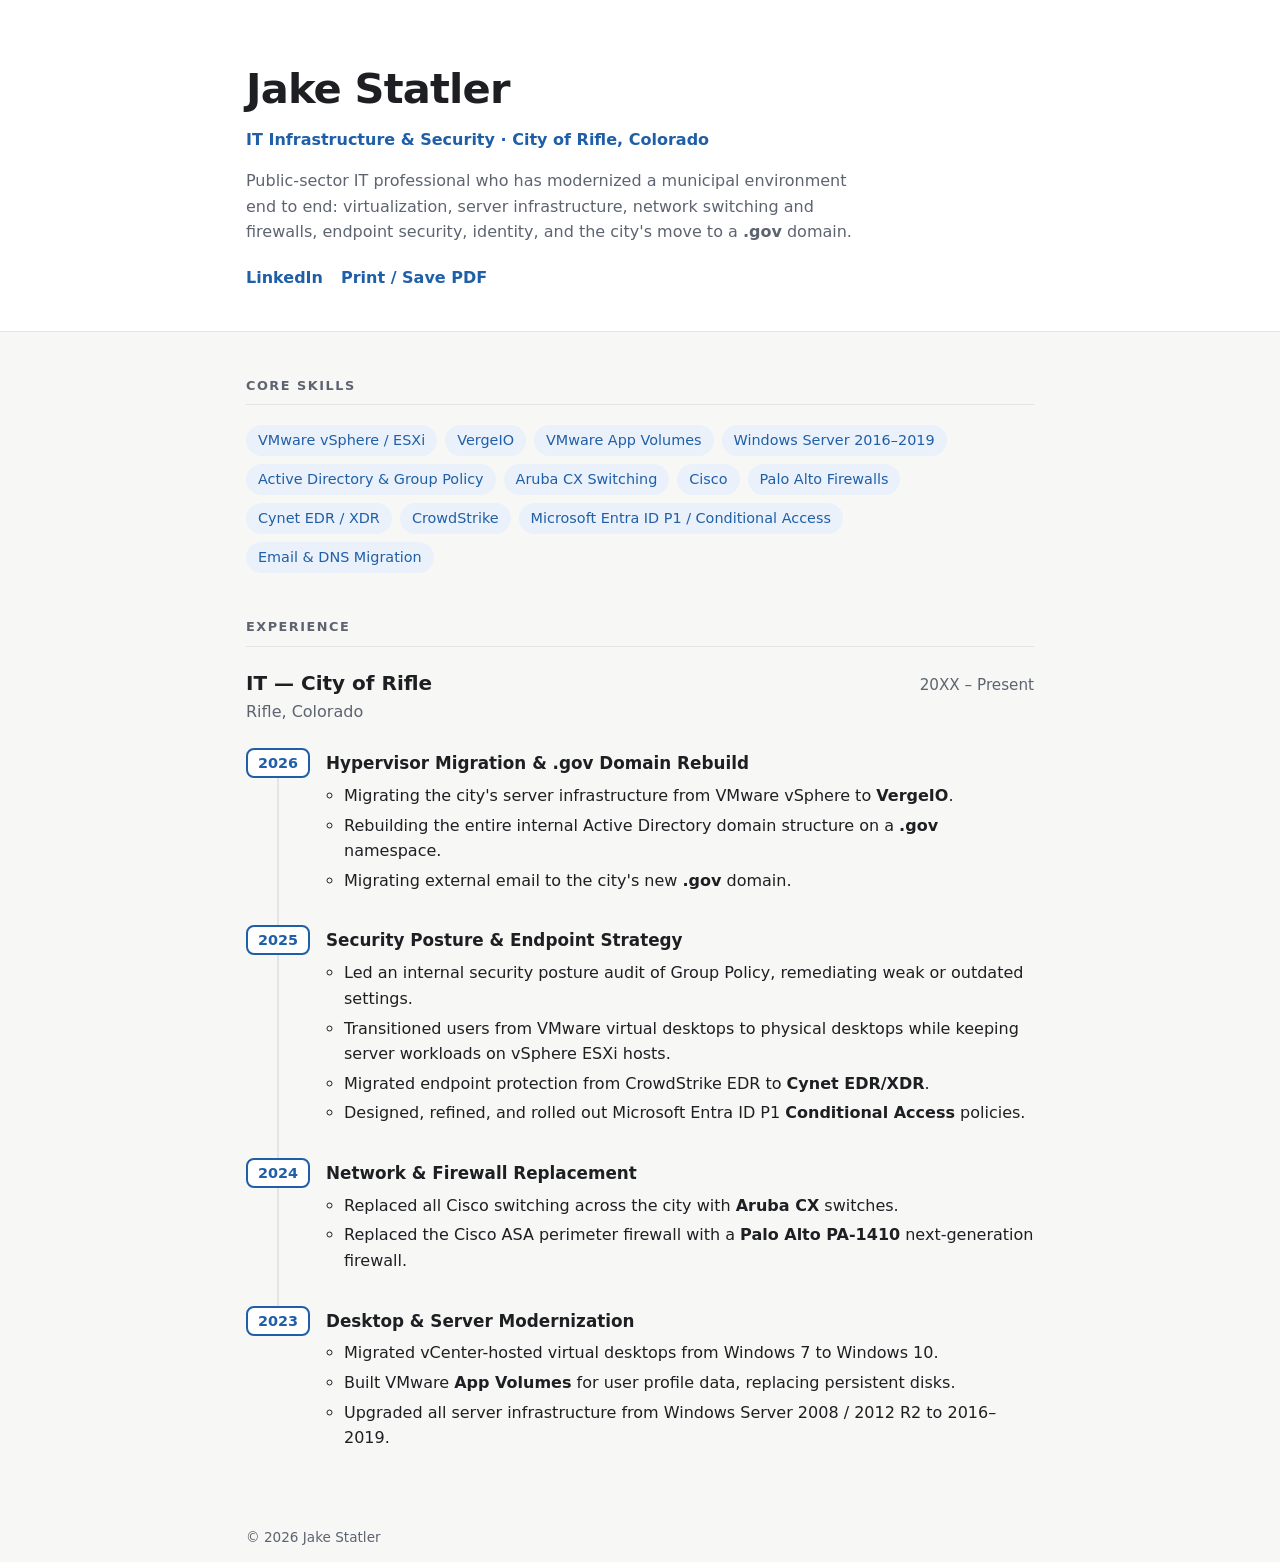
==== index.html @ f655e4ba "Add resume website with City of Rifle project timeline Co-Authored-By: Claude Opus 5.5 <noreply@anth" ====
<!doctype html>
<html lang="en">
<head>
  <meta charset="utf-8">
  <meta name="viewport" content="width=device-width, initial-scale=1">
  <title>Jake Statler — IT Infrastructure</title>
  <meta name="description" content="Jake Statler — IT infrastructure, networking, and security for the City of Rifle, Colorado.">
  <link rel="stylesheet" href="style.css">
</head>
<body>
  <header class="hero">
    <div class="wrap">
      <h1>Jake Statler</h1>
      <!-- TODO: replace with your exact job title -->
      <p class="role">IT Infrastructure &amp; Security · City of Rifle, Colorado</p>
      <p class="summary">
        Public-sector IT professional who has modernized a municipal environment end to end:
        virtualization, server infrastructure, network switching and firewalls, endpoint
        security, identity, and the city's move to a <strong>.gov</strong> domain.
      </p>
      <nav class="contact">
        <a href="https://www.linkedin.com/in/jake-statler-89aa1a1b6/">LinkedIn</a>
        <!-- TODO: add email / phone if you want them public -->
        <a href="#" onclick="window.print();return false;">Print / Save PDF</a>
      </nav>
    </div>
  </header>

  <main class="wrap">
    <section>
      <h2>Core Skills</h2>
      <ul class="tags">
        <li>VMware vSphere / ESXi</li>
        <li>VergeIO</li>
        <li>VMware App Volumes</li>
        <li>Windows Server 2016–2019</li>
        <li>Active Directory &amp; Group Policy</li>
        <li>Aruba CX Switching</li>
        <li>Cisco</li>
        <li>Palo Alto Firewalls</li>
        <li>Cynet EDR / XDR</li>
        <li>CrowdStrike</li>
        <li>Microsoft Entra ID P1 / Conditional Access</li>
        <li>Email &amp; DNS Migration</li>
      </ul>
    </section>

    <section>
      <h2>Experience</h2>
      <article class="job">
        <div class="job-head">
          <!-- TODO: exact title and start date -->
          <h3>IT — City of Rifle</h3>
          <span class="dates">20XX – Present</span>
        </div>
        <p class="job-loc">Rifle, Colorado</p>

        <ol class="timeline">
          <li>
            <span class="year">2026</span>
            <div>
              <h4>Hypervisor Migration &amp; .gov Domain Rebuild</h4>
              <ul>
                <li>Migrating the city's server infrastructure from VMware vSphere to <strong>VergeIO</strong>.</li>
                <li>Rebuilding the entire internal Active Directory domain structure on a <strong>.gov</strong> namespace.</li>
                <li>Migrating external email to the city's new <strong>.gov</strong> domain.</li>
              </ul>
            </div>
          </li>
          <li>
            <span class="year">2025</span>
            <div>
              <h4>Security Posture &amp; Endpoint Strategy</h4>
              <ul>
                <li>Led an internal security posture audit of Group Policy, remediating weak or outdated settings.</li>
                <li>Transitioned users from VMware virtual desktops to physical desktops while keeping server workloads on vSphere ESXi hosts.</li>
                <li>Migrated endpoint protection from CrowdStrike EDR to <strong>Cynet EDR/XDR</strong>.</li>
                <li>Designed, refined, and rolled out Microsoft Entra ID P1 <strong>Conditional Access</strong> policies.</li>
              </ul>
            </div>
          </li>
          <li>
            <span class="year">2024</span>
            <div>
              <h4>Network &amp; Firewall Replacement</h4>
              <ul>
                <li>Replaced all Cisco switching across the city with <strong>Aruba CX</strong> switches.</li>
                <li>Replaced the Cisco ASA perimeter firewall with a <strong>Palo Alto PA-1410</strong> next-generation firewall.</li>
              </ul>
            </div>
          </li>
          <li>
            <span class="year">2023</span>
            <div>
              <h4>Desktop &amp; Server Modernization</h4>
              <ul>
                <li>Migrated vCenter-hosted virtual desktops from Windows 7 to Windows 10.</li>
                <li>Built VMware <strong>App Volumes</strong> for user profile data, replacing persistent disks.</li>
                <li>Upgraded all server infrastructure from Windows Server 2008 / 2012 R2 to 2016–2019.</li>
              </ul>
            </div>
          </li>
        </ol>
      </article>

      <!-- TODO: previous roles go here, same structure as above -->
    </section>

    <!-- TODO: uncomment and fill in
    <section>
      <h2>Education &amp; Certifications</h2>
      <ul class="plain">
        <li><strong>Degree</strong> — School, Year</li>
        <li><strong>Certification</strong> — Issuer, Year</li>
      </ul>
    </section>
    -->
  </main>

  <footer class="wrap">
    <p>© 2026 Jake Statler</p>
  </footer>
</body>
</html>
---- style.css ----
:root {
  --bg: #f7f7f5;
  --surface: #ffffff;
  --text: #1d1f23;
  --muted: #5d6470;
  --accent: #1f5fa8;
  --line: #e2e4e8;
  --tag-bg: #eaf1fa;
}

@media (prefers-color-scheme: dark) {
  :root {
    --bg: #121418;
    --surface: #1a1d23;
    --text: #e7e9ec;
    --muted: #9aa2ae;
    --accent: #6fa8ec;
    --line: #2b3038;
    --tag-bg: #1f2b3b;
  }
}

* { box-sizing: border-box; }

body {
  margin: 0;
  background: var(--bg);
  color: var(--text);
  font: 16px/1.6 system-ui, -apple-system, "Segoe UI", Roboto, sans-serif;
}

.wrap {
  max-width: 820px;
  margin: 0 auto;
  padding: 0 16px;
}

a { color: var(--accent); }

.hero {
  background: var(--surface);
  border-bottom: 1px solid var(--line);
  padding: 56px 0 40px;
}
.hero h1 { margin: 0; font-size: 2.6rem; letter-spacing: -0.02em; }
.role { margin: 4px 0 16px; color: var(--accent); font-weight: 600; }
.summary { margin: 0 0 20px; max-width: 62ch; color: var(--muted); }
.contact { display: flex; flex-wrap: wrap; gap: 18px; }
.contact a { text-decoration: none; font-weight: 600; }
.contact a:hover { text-decoration: underline; }

section { margin: 44px 0; }
h2 {
  font-size: 0.8rem;
  text-transform: uppercase;
  letter-spacing: 0.12em;
  color: var(--muted);
  border-bottom: 1px solid var(--line);
  padding-bottom: 8px;
  margin: 0 0 20px;
}

.tags { list-style: none; padding: 0; margin: 0; display: flex; flex-wrap: wrap; gap: 8px; }
.tags li {
  background: var(--tag-bg);
  color: var(--accent);
  padding: 4px 12px;
  border-radius: 999px;
  font-size: 0.9rem;
}

.job-head { display: flex; justify-content: space-between; align-items: baseline; flex-wrap: wrap; gap: 8px; }
.job-head h3 { margin: 0; font-size: 1.25rem; }
.dates { color: var(--muted); font-size: 0.95rem; }
.job-loc { margin: 0 0 24px; color: var(--muted); }

.timeline { list-style: none; padding: 0; margin: 0; }
.timeline > li {
  display: grid;
  grid-template-columns: 64px 1fr;
  gap: 16px;
  padding: 0 0 28px;
  position: relative;
}
.timeline > li::before {
  content: "";
  position: absolute;
  left: 31px; top: 30px; bottom: 0;
  width: 2px;
  background: var(--line);
}
.timeline > li:last-child::before { display: none; }
.year {
  font-weight: 700;
  color: var(--accent);
  background: var(--surface);
  border: 2px solid var(--accent);
  border-radius: 8px;
  text-align: center;
  height: 30px;
  line-height: 26px;
  font-size: 0.9rem;
  position: relative;
}
.timeline h4 { margin: 2px 0 6px; font-size: 1.05rem; }
.timeline ul { margin: 0; padding-left: 18px; }
.timeline ul li { margin: 4px 0; }

.plain { padding-left: 18px; }

footer { color: var(--muted); font-size: 0.85rem; padding-bottom: 40px; }

@media (max-width: 520px) {
  .hero h1 { font-size: 2rem; }
  .timeline > li { grid-template-columns: 1fr; gap: 6px; }
  .timeline > li::before { display: none; }
  .year { width: 64px; }
}

@media print {
  :root { --bg: #fff; --surface: #fff; --text: #000; --muted: #444; --accent: #1f5fa8; --line: #ccc; --tag-bg: #fff; }
  body { font-size: 11pt; }
  .hero { padding: 0 0 12px; border: 0; }
  .contact a[onclick] { display: none; }
  section { margin: 20px 0; }
  .tags li { border: 1px solid var(--line); }
  .timeline > li { break-inside: avoid; padding-bottom: 14px; }
  footer { display: none; }
}
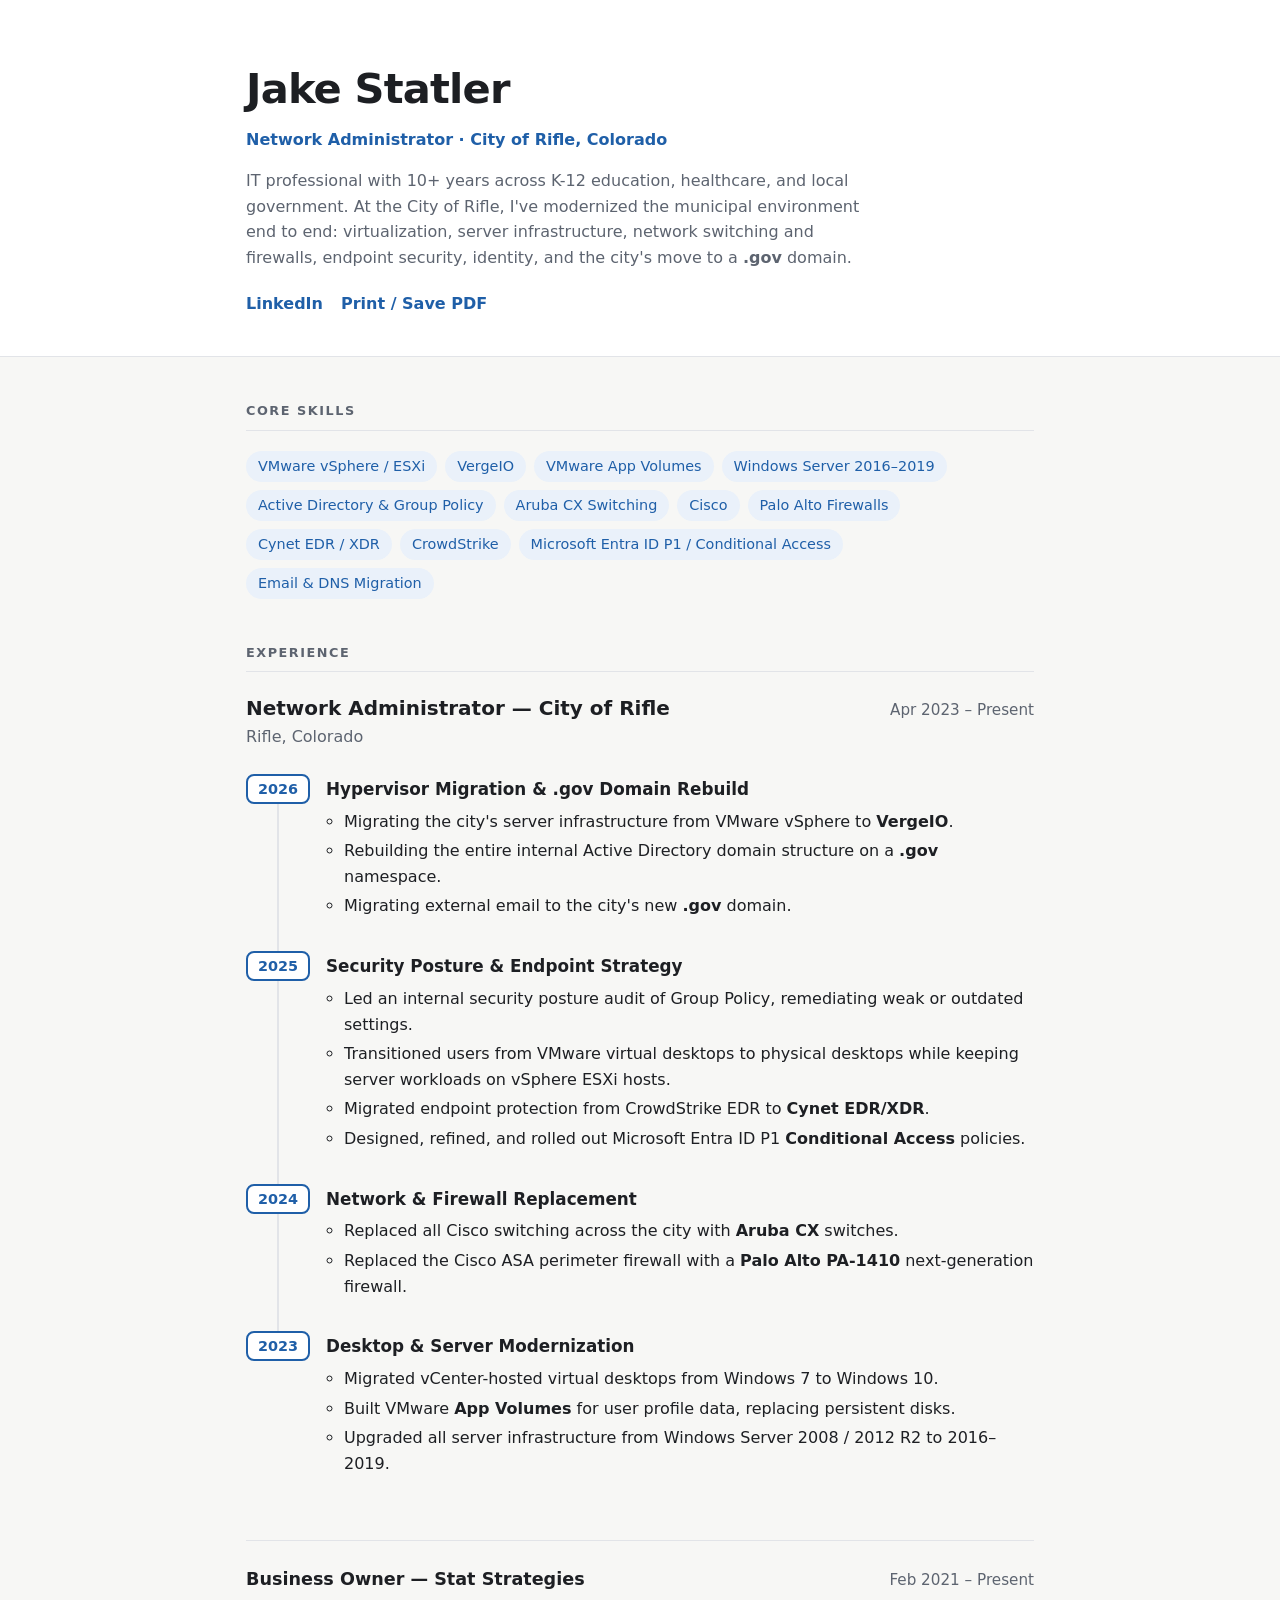
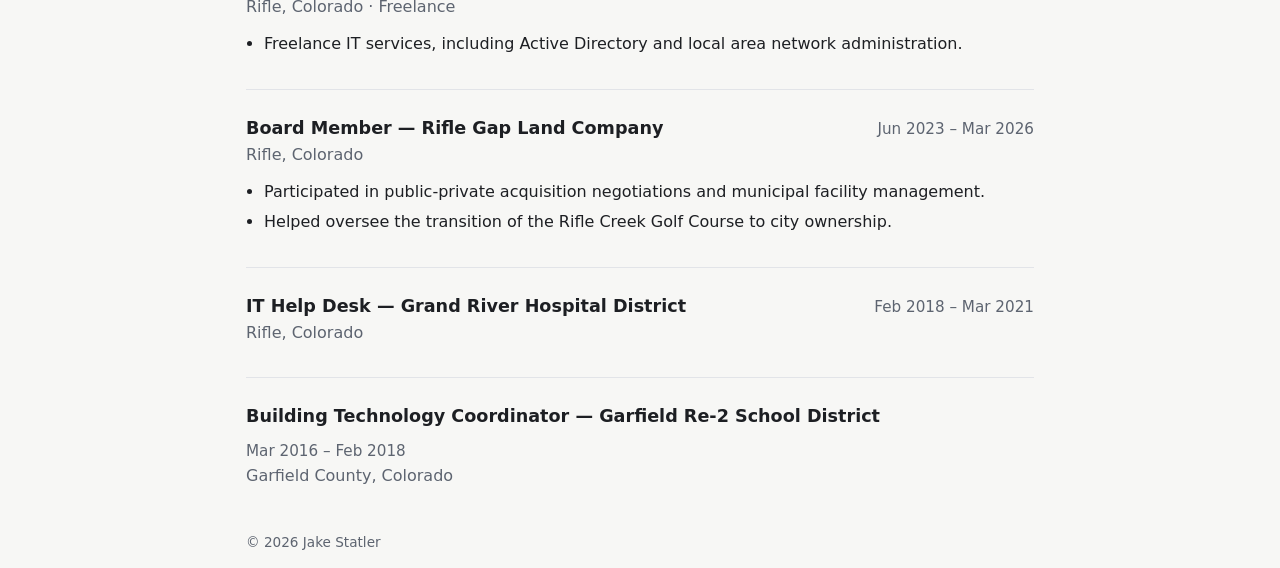
==== commit 08304232: "Add full work history from LinkedIn and set Network Administrator title Co-Authored-By: Claude Opus " ====
--- a/index.html
+++ b/index.html
@@ -3,7 +3,7 @@
 <head>
   <meta charset="utf-8">
   <meta name="viewport" content="width=device-width, initial-scale=1">
-  <title>Jake Statler — IT Infrastructure</title>
+  <title>Jake Statler — Network Administrator</title>
   <meta name="description" content="Jake Statler — IT infrastructure, networking, and security for the City of Rifle, Colorado.">
   <link rel="stylesheet" href="style.css">
 </head>
@@ -11,10 +11,10 @@
   <header class="hero">
     <div class="wrap">
       <h1>Jake Statler</h1>
-      <!-- TODO: replace with your exact job title -->
-      <p class="role">IT Infrastructure &amp; Security · City of Rifle, Colorado</p>
+      <p class="role">Network Administrator · City of Rifle, Colorado</p>
       <p class="summary">
-        Public-sector IT professional who has modernized a municipal environment end to end:
+        IT professional with 10+ years across K-12 education, healthcare, and local government.
+        At the City of Rifle, I've modernized the municipal environment end to end:
         virtualization, server infrastructure, network switching and firewalls, endpoint
         security, identity, and the city's move to a <strong>.gov</strong> domain.
       </p>
@@ -49,9 +49,8 @@
       <h2>Experience</h2>
       <article class="job">
         <div class="job-head">
-          <!-- TODO: exact title and start date -->
-          <h3>IT — City of Rifle</h3>
-          <span class="dates">20XX – Present</span>
+          <h3>Network Administrator — City of Rifle</h3>
+          <span class="dates">Apr 2023 – Present</span>
         </div>
         <p class="job-loc">Rifle, Colorado</p>
 
@@ -103,7 +102,47 @@
         </ol>
       </article>
 
-      <!-- TODO: previous roles go here, same structure as above -->
+      <article class="job">
+        <div class="job-head">
+          <h3>Business Owner — Stat Strategies</h3>
+          <span class="dates">Feb 2021 – Present</span>
+        </div>
+        <p class="job-loc">Rifle, Colorado · Freelance</p>
+        <!-- TODO: describe what Stat Strategies does -->
+        <ul>
+          <li>Freelance IT services, including Active Directory and local area network administration.</li>
+        </ul>
+      </article>
+
+      <article class="job">
+        <div class="job-head">
+          <h3>Board Member — Rifle Gap Land Company</h3>
+          <span class="dates">Jun 2023 – Mar 2026</span>
+        </div>
+        <p class="job-loc">Rifle, Colorado</p>
+        <ul>
+          <li>Participated in public-private acquisition negotiations and municipal facility management.</li>
+          <li>Helped oversee the transition of the Rifle Creek Golf Course to city ownership.</li>
+        </ul>
+      </article>
+
+      <article class="job">
+        <div class="job-head">
+          <h3>IT Help Desk — Grand River Hospital District</h3>
+          <span class="dates">Feb 2018 – Mar 2021</span>
+        </div>
+        <p class="job-loc">Rifle, Colorado</p>
+        <!-- TODO: highlights -->
+      </article>
+
+      <article class="job">
+        <div class="job-head">
+          <h3>Building Technology Coordinator — Garfield Re-2 School District</h3>
+          <span class="dates">Mar 2016 – Feb 2018</span>
+        </div>
+        <p class="job-loc">Garfield County, Colorado</p>
+        <!-- TODO: highlights -->
+      </article>
     </section>
 
     <!-- TODO: uncomment and fill in
--- a/style.css
+++ b/style.css
@@ -70,11 +70,11 @@
 }
 
 .job-head { display: flex; justify-content: space-between; align-items: baseline; flex-wrap: wrap; gap: 8px; }
-.job-head h3 { margin: 0; font-size: 1.25rem; }
+.job-head h3 { margin: 0; }
 .dates { color: var(--muted); font-size: 0.95rem; }
-.job-loc { margin: 0 0 24px; color: var(--muted); }
+.job-loc { margin: 0 0 12px; color: var(--muted); }
 
-.timeline { list-style: none; padding: 0; margin: 0; }
+.timeline { list-style: none; padding: 0; margin: 24px 0 0; }
 .timeline > li {
   display: grid;
   grid-template-columns: 64px 1fr;
@@ -127,3 +127,9 @@
   .timeline > li { break-inside: avoid; padding-bottom: 14px; }
   footer { display: none; }
 }
+
+.job + .job { margin-top: 32px; padding-top: 24px; border-top: 1px solid var(--line); }
+.job > ul { margin: 0; padding-left: 18px; }
+.job > ul li { margin: 4px 0; }
+.job-head h3 { font-size: 1.1rem; }
+.job:first-of-type .job-head h3 { font-size: 1.25rem; }
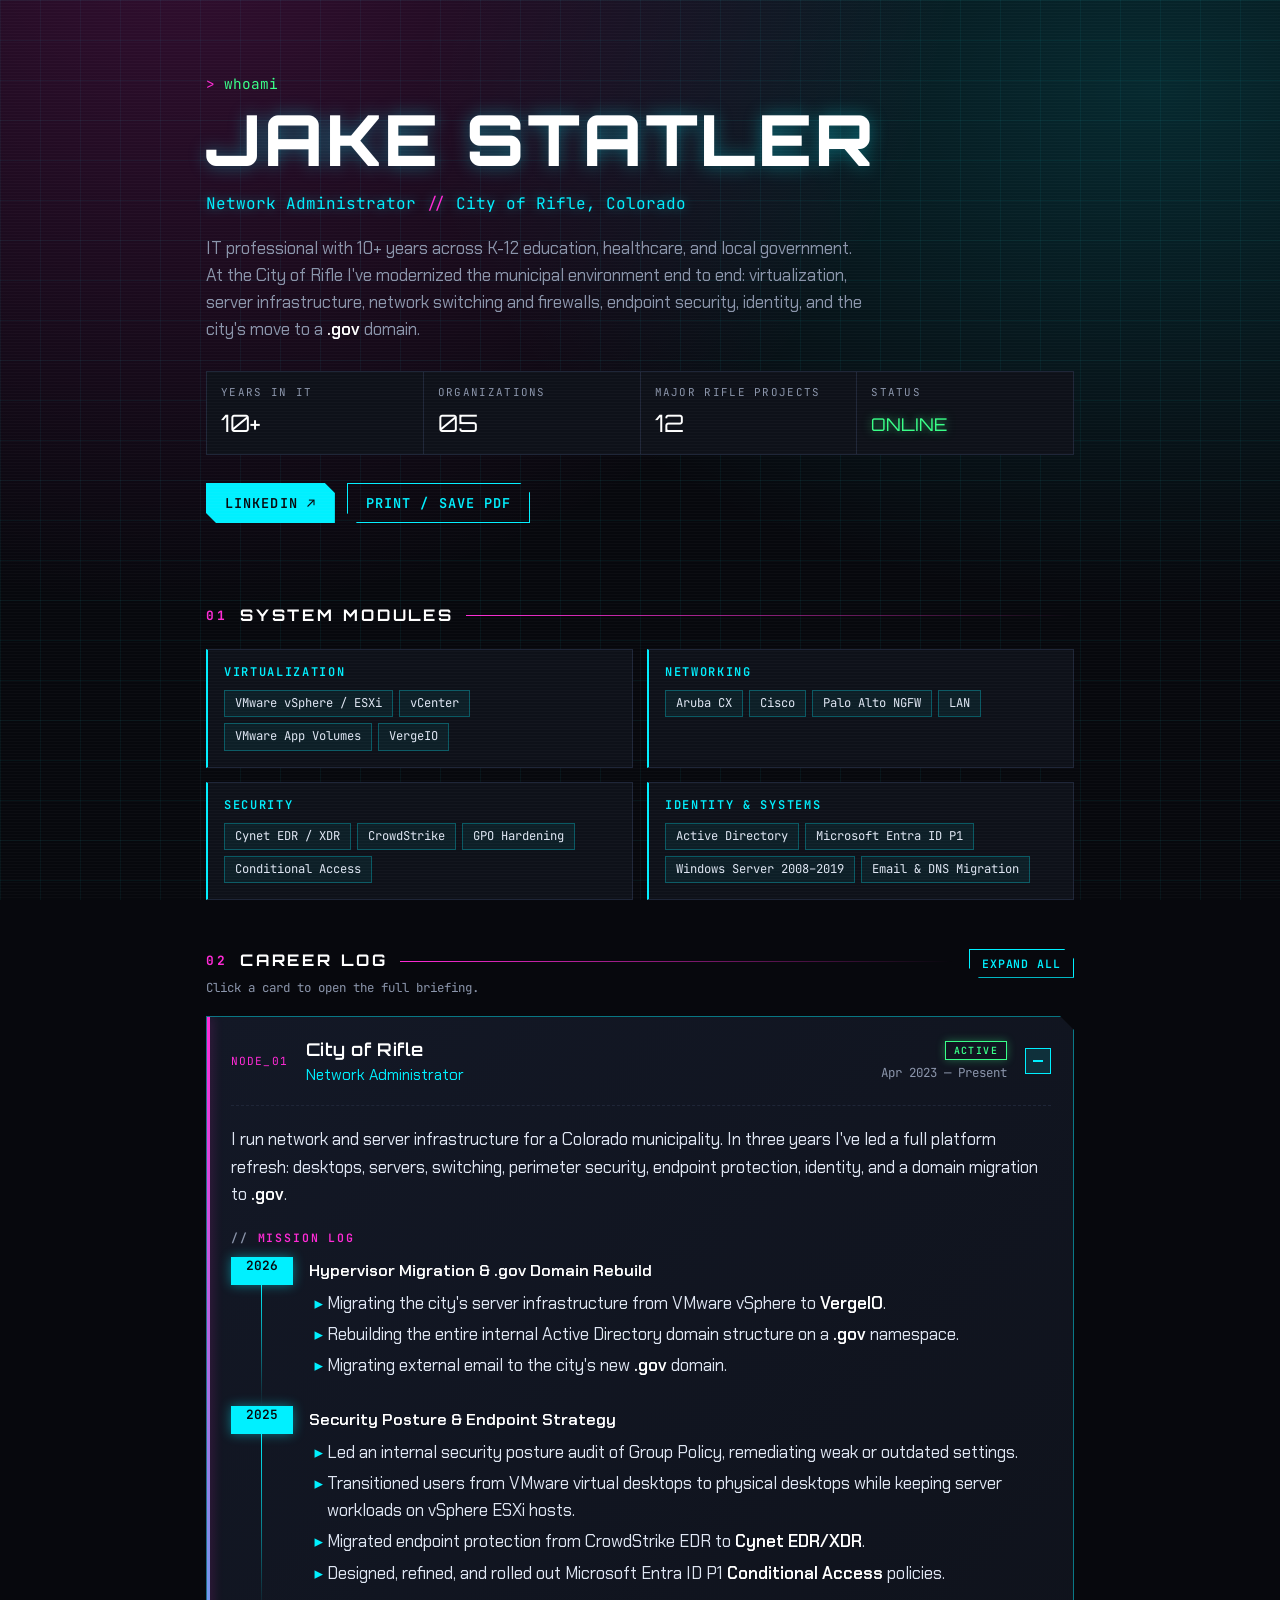
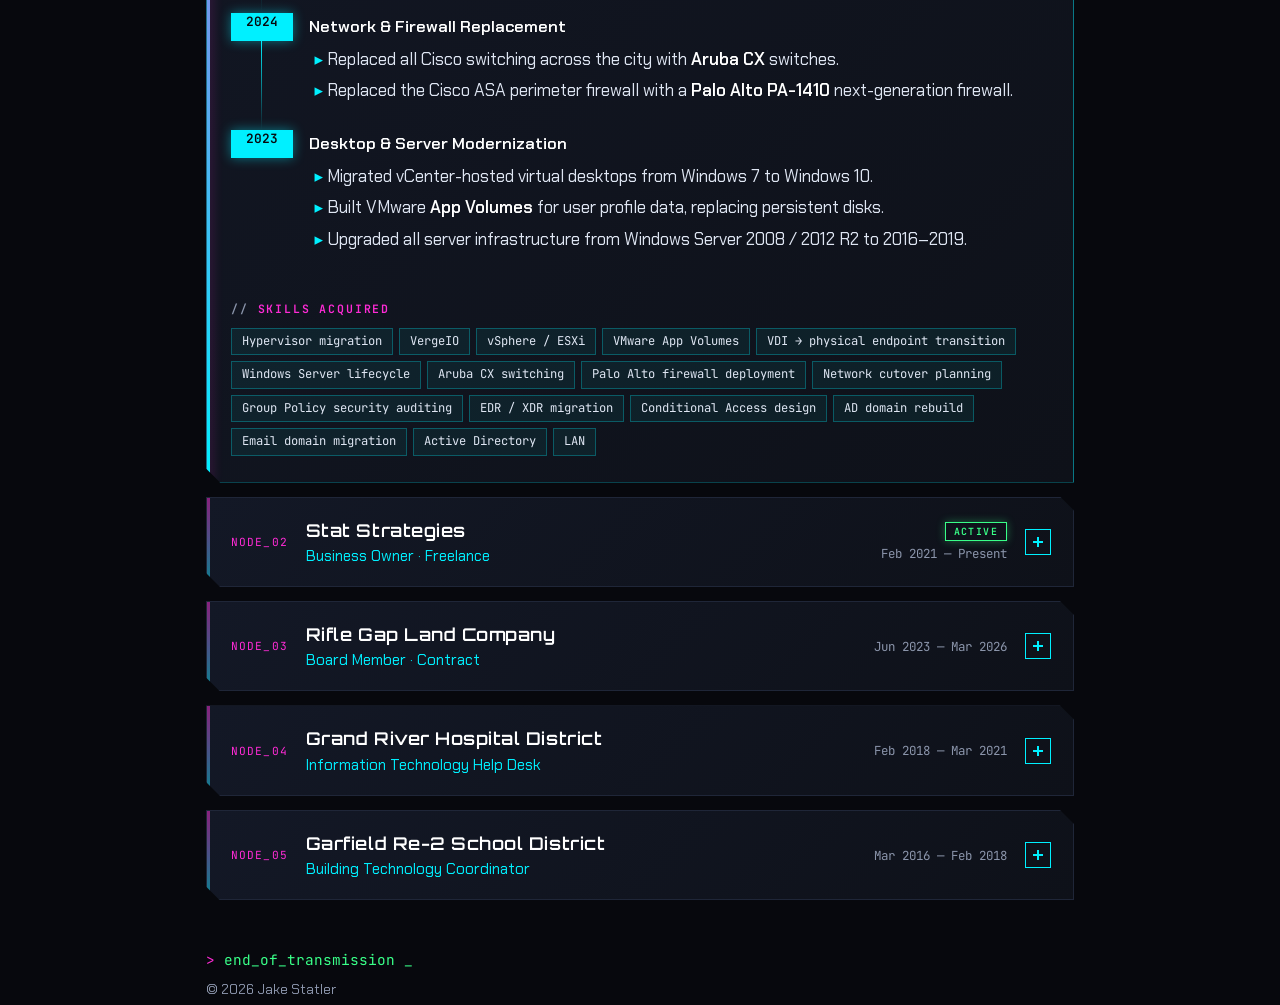
==== commit aaaf46fb: "Redesign with cyberpunk theme and expandable job cards Each employer is now a collapsible card with " ====
--- a/index.html
+++ b/index.html
@@ -4,151 +4,272 @@
   <meta charset="utf-8">
   <meta name="viewport" content="width=device-width, initial-scale=1">
   <title>Jake Statler — Network Administrator</title>
-  <meta name="description" content="Jake Statler — IT infrastructure, networking, and security for the City of Rifle, Colorado.">
+  <meta name="description" content="Jake Statler — Network Administrator for the City of Rifle, Colorado. Infrastructure, networking, and security.">
+  <meta name="theme-color" content="#07080d">
+  <link rel="preconnect" href="https://fonts.googleapis.com">
+  <link rel="preconnect" href="https://fonts.gstatic.com" crossorigin>
+  <link href="https://fonts.googleapis.com/css2?family=Chakra+Petch:wght@400;500;600;700&family=JetBrains+Mono:wght@400;600&family=Orbitron:wght@600;800&display=swap" rel="stylesheet">
   <link rel="stylesheet" href="style.css">
 </head>
 <body>
-  <header class="hero">
-    <div class="wrap">
-      <h1>Jake Statler</h1>
-      <p class="role">Network Administrator · City of Rifle, Colorado</p>
-      <p class="summary">
-        IT professional with 10+ years across K-12 education, healthcare, and local government.
-        At the City of Rifle, I've modernized the municipal environment end to end:
-        virtualization, server infrastructure, network switching and firewalls, endpoint
-        security, identity, and the city's move to a <strong>.gov</strong> domain.
-      </p>
-      <nav class="contact">
-        <a href="https://www.linkedin.com/in/jake-statler-89aa1a1b6/">LinkedIn</a>
-        <!-- TODO: add email / phone if you want them public -->
-        <a href="#" onclick="window.print();return false;">Print / Save PDF</a>
-      </nav>
-    </div>
+  <div class="grid-bg" aria-hidden="true"></div>
+  <div class="scanlines" aria-hidden="true"></div>
+
+  <header class="hero wrap">
+    <p class="prompt"><span class="caret">&gt;</span> whoami</p>
+    <h1 class="glitch" data-text="JAKE STATLER">JAKE STATLER</h1>
+    <p class="role">Network Administrator <span class="sep">//</span> City of Rifle, Colorado</p>
+    <p class="summary">
+      IT professional with 10+ years across K-12 education, healthcare, and local government.
+      At the City of Rifle I've modernized the municipal environment end to end: virtualization,
+      server infrastructure, network switching and firewalls, endpoint security, identity, and the
+      city's move to a <strong>.gov</strong> domain.
+    </p>
+
+    <dl class="stats">
+      <div><dt>Years in IT</dt><dd>10+</dd></div>
+      <div><dt>Organizations</dt><dd>05</dd></div>
+      <div><dt>Major Rifle projects</dt><dd>12</dd></div>
+      <div><dt>Status</dt><dd class="online">ONLINE</dd></div>
+    </dl>
+
+    <nav class="actions">
+      <a class="btn" href="https://www.linkedin.com/in/jake-statler-89aa1a1b6/" target="_blank" rel="noopener">LinkedIn ↗</a>
+      <!-- TODO: add email if you want it public, e.g. <a class="btn" href="mailto:you@example.com">Email</a> -->
+      <button class="btn ghost" type="button" onclick="window.print()">Print / Save PDF</button>
+    </nav>
   </header>
 
   <main class="wrap">
     <section>
-      <h2>Core Skills</h2>
-      <ul class="tags">
-        <li>VMware vSphere / ESXi</li>
-        <li>VergeIO</li>
-        <li>VMware App Volumes</li>
-        <li>Windows Server 2016–2019</li>
-        <li>Active Directory &amp; Group Policy</li>
-        <li>Aruba CX Switching</li>
-        <li>Cisco</li>
-        <li>Palo Alto Firewalls</li>
-        <li>Cynet EDR / XDR</li>
-        <li>CrowdStrike</li>
-        <li>Microsoft Entra ID P1 / Conditional Access</li>
-        <li>Email &amp; DNS Migration</li>
-      </ul>
+      <h2><span class="idx">01</span> System Modules</h2>
+      <div class="modules">
+        <div class="module">
+          <h3>Virtualization</h3>
+          <ul class="chips">
+            <li>VMware vSphere / ESXi</li><li>vCenter</li><li>VMware App Volumes</li><li>VergeIO</li>
+          </ul>
+        </div>
+        <div class="module">
+          <h3>Networking</h3>
+          <ul class="chips">
+            <li>Aruba CX</li><li>Cisco</li><li>Palo Alto NGFW</li><li>LAN</li>
+          </ul>
+        </div>
+        <div class="module">
+          <h3>Security</h3>
+          <ul class="chips">
+            <li>Cynet EDR / XDR</li><li>CrowdStrike</li><li>GPO Hardening</li><li>Conditional Access</li>
+          </ul>
+        </div>
+        <div class="module">
+          <h3>Identity &amp; Systems</h3>
+          <ul class="chips">
+            <li>Active Directory</li><li>Microsoft Entra ID P1</li><li>Windows Server 2008–2019</li><li>Email &amp; DNS Migration</li>
+          </ul>
+        </div>
+      </div>
     </section>
 
     <section>
-      <h2>Experience</h2>
-      <article class="job">
-        <div class="job-head">
-          <h3>Network Administrator — City of Rifle</h3>
-          <span class="dates">Apr 2023 – Present</span>
-        </div>
-        <p class="job-loc">Rifle, Colorado</p>
-
-        <ol class="timeline">
-          <li>
-            <span class="year">2026</span>
-            <div>
-              <h4>Hypervisor Migration &amp; .gov Domain Rebuild</h4>
-              <ul>
-                <li>Migrating the city's server infrastructure from VMware vSphere to <strong>VergeIO</strong>.</li>
-                <li>Rebuilding the entire internal Active Directory domain structure on a <strong>.gov</strong> namespace.</li>
-                <li>Migrating external email to the city's new <strong>.gov</strong> domain.</li>
-              </ul>
-            </div>
-          </li>
-          <li>
-            <span class="year">2025</span>
-            <div>
-              <h4>Security Posture &amp; Endpoint Strategy</h4>
-              <ul>
-                <li>Led an internal security posture audit of Group Policy, remediating weak or outdated settings.</li>
-                <li>Transitioned users from VMware virtual desktops to physical desktops while keeping server workloads on vSphere ESXi hosts.</li>
-                <li>Migrated endpoint protection from CrowdStrike EDR to <strong>Cynet EDR/XDR</strong>.</li>
-                <li>Designed, refined, and rolled out Microsoft Entra ID P1 <strong>Conditional Access</strong> policies.</li>
-              </ul>
-            </div>
-          </li>
-          <li>
-            <span class="year">2024</span>
-            <div>
-              <h4>Network &amp; Firewall Replacement</h4>
-              <ul>
-                <li>Replaced all Cisco switching across the city with <strong>Aruba CX</strong> switches.</li>
-                <li>Replaced the Cisco ASA perimeter firewall with a <strong>Palo Alto PA-1410</strong> next-generation firewall.</li>
-              </ul>
-            </div>
-          </li>
-          <li>
-            <span class="year">2023</span>
-            <div>
-              <h4>Desktop &amp; Server Modernization</h4>
-              <ul>
-                <li>Migrated vCenter-hosted virtual desktops from Windows 7 to Windows 10.</li>
-                <li>Built VMware <strong>App Volumes</strong> for user profile data, replacing persistent disks.</li>
-                <li>Upgraded all server infrastructure from Windows Server 2008 / 2012 R2 to 2016–2019.</li>
-              </ul>
-            </div>
-          </li>
-        </ol>
-      </article>
-
-      <article class="job">
-        <div class="job-head">
-          <h3>Business Owner — Stat Strategies</h3>
-          <span class="dates">Feb 2021 – Present</span>
-        </div>
-        <p class="job-loc">Rifle, Colorado · Freelance</p>
-        <!-- TODO: describe what Stat Strategies does -->
-        <ul>
-          <li>Freelance IT services, including Active Directory and local area network administration.</li>
-        </ul>
-      </article>
-
-      <article class="job">
-        <div class="job-head">
-          <h3>Board Member — Rifle Gap Land Company</h3>
-          <span class="dates">Jun 2023 – Mar 2026</span>
-        </div>
-        <p class="job-loc">Rifle, Colorado</p>
-        <ul>
-          <li>Participated in public-private acquisition negotiations and municipal facility management.</li>
-          <li>Helped oversee the transition of the Rifle Creek Golf Course to city ownership.</li>
-        </ul>
-      </article>
-
-      <article class="job">
-        <div class="job-head">
-          <h3>IT Help Desk — Grand River Hospital District</h3>
-          <span class="dates">Feb 2018 – Mar 2021</span>
-        </div>
-        <p class="job-loc">Rifle, Colorado</p>
-        <!-- TODO: highlights -->
-      </article>
-
-      <article class="job">
-        <div class="job-head">
-          <h3>Building Technology Coordinator — Garfield Re-2 School District</h3>
-          <span class="dates">Mar 2016 – Feb 2018</span>
-        </div>
-        <p class="job-loc">Garfield County, Colorado</p>
-        <!-- TODO: highlights -->
-      </article>
+      <div class="section-head">
+        <h2><span class="idx">02</span> Career Log</h2>
+        <button class="btn ghost small" type="button" id="toggle-all">Expand all</button>
+      </div>
+      <p class="hint">Click a card to open the full briefing.</p>
+
+      <!-- ===== City of Rifle ===== -->
+      <details class="card" open>
+        <summary>
+          <span class="card-id">NODE_01</span>
+          <span class="card-main">
+            <span class="card-org">City of Rifle</span>
+            <span class="card-title">Network Administrator</span>
+          </span>
+          <span class="card-meta">
+            <span class="badge live">ACTIVE</span>
+            <span class="dates">Apr 2023 — Present</span>
+          </span>
+          <span class="chev" aria-hidden="true"></span>
+        </summary>
+        <div class="card-body">
+          <p class="overview">
+            I run network and server infrastructure for a Colorado municipality. In three years I've
+            led a full platform refresh: desktops, servers, switching, perimeter security, endpoint
+            protection, identity, and a domain migration to <strong>.gov</strong>.
+          </p>
+
+          <h4>Mission Log</h4>
+          <ol class="timeline">
+            <li>
+              <span class="year">2026</span>
+              <div>
+                <h5>Hypervisor Migration &amp; .gov Domain Rebuild</h5>
+                <ul>
+                  <li>Migrating the city's server infrastructure from VMware vSphere to <strong>VergeIO</strong>.</li>
+                  <li>Rebuilding the entire internal Active Directory domain structure on a <strong>.gov</strong> namespace.</li>
+                  <li>Migrating external email to the city's new <strong>.gov</strong> domain.</li>
+                </ul>
+              </div>
+            </li>
+            <li>
+              <span class="year">2025</span>
+              <div>
+                <h5>Security Posture &amp; Endpoint Strategy</h5>
+                <ul>
+                  <li>Led an internal security posture audit of Group Policy, remediating weak or outdated settings.</li>
+                  <li>Transitioned users from VMware virtual desktops to physical desktops while keeping server workloads on vSphere ESXi hosts.</li>
+                  <li>Migrated endpoint protection from CrowdStrike EDR to <strong>Cynet EDR/XDR</strong>.</li>
+                  <li>Designed, refined, and rolled out Microsoft Entra ID P1 <strong>Conditional Access</strong> policies.</li>
+                </ul>
+              </div>
+            </li>
+            <li>
+              <span class="year">2024</span>
+              <div>
+                <h5>Network &amp; Firewall Replacement</h5>
+                <ul>
+                  <li>Replaced all Cisco switching across the city with <strong>Aruba CX</strong> switches.</li>
+                  <li>Replaced the Cisco ASA perimeter firewall with a <strong>Palo Alto PA-1410</strong> next-generation firewall.</li>
+                </ul>
+              </div>
+            </li>
+            <li>
+              <span class="year">2023</span>
+              <div>
+                <h5>Desktop &amp; Server Modernization</h5>
+                <ul>
+                  <li>Migrated vCenter-hosted virtual desktops from Windows 7 to Windows 10.</li>
+                  <li>Built VMware <strong>App Volumes</strong> for user profile data, replacing persistent disks.</li>
+                  <li>Upgraded all server infrastructure from Windows Server 2008 / 2012 R2 to 2016–2019.</li>
+                </ul>
+              </div>
+            </li>
+          </ol>
+
+          <h4>Skills Acquired</h4>
+          <ul class="chips">
+            <li>Hypervisor migration</li><li>VergeIO</li><li>vSphere / ESXi</li><li>VMware App Volumes</li>
+            <li>VDI → physical endpoint transition</li><li>Windows Server lifecycle</li>
+            <li>Aruba CX switching</li><li>Palo Alto firewall deployment</li><li>Network cutover planning</li>
+            <li>Group Policy security auditing</li><li>EDR / XDR migration</li><li>Conditional Access design</li>
+            <li>AD domain rebuild</li><li>Email domain migration</li><li>Active Directory</li><li>LAN</li>
+          </ul>
+        </div>
+      </details>
+
+      <!-- ===== Stat Strategies ===== -->
+      <details class="card">
+        <summary>
+          <span class="card-id">NODE_02</span>
+          <span class="card-main">
+            <span class="card-org">Stat Strategies</span>
+            <span class="card-title">Business Owner · Freelance</span>
+          </span>
+          <span class="card-meta">
+            <span class="badge live">ACTIVE</span>
+            <span class="dates">Feb 2021 — Present</span>
+          </span>
+          <span class="chev" aria-hidden="true"></span>
+        </summary>
+        <div class="card-body">
+          <!-- TODO: describe clients and services -->
+          <p class="overview">
+            Independent IT practice based in Rifle, Colorado, providing freelance Active Directory
+            and local area network administration.
+          </p>
+          <h4>Skills Acquired</h4>
+          <ul class="chips">
+            <li>Active Directory</li><li>LAN</li><li>Client management</li><li>Small business operations</li>
+          </ul>
+        </div>
+      </details>
+
+      <!-- ===== Rifle Gap Land Company ===== -->
+      <details class="card">
+        <summary>
+          <span class="card-id">NODE_03</span>
+          <span class="card-main">
+            <span class="card-org">Rifle Gap Land Company</span>
+            <span class="card-title">Board Member · Contract</span>
+          </span>
+          <span class="card-meta">
+            <span class="dates">Jun 2023 — Mar 2026</span>
+          </span>
+          <span class="chev" aria-hidden="true"></span>
+        </summary>
+        <div class="card-body">
+          <p class="overview">
+            Served on the board during a public-private acquisition, with responsibilities in
+            negotiation and municipal facility management.
+          </p>
+          <h4>Mission Log</h4>
+          <ul class="bullets">
+            <li>Participated in public-private acquisition negotiations and municipal facility management.</li>
+            <li>Helped oversee the transition of the Rifle Creek Golf Course to city ownership.</li>
+          </ul>
+          <h4>Skills Acquired</h4>
+          <ul class="chips">
+            <li>Board governance</li><li>Acquisition negotiation</li><li>Public-private partnerships</li><li>Facility management</li>
+          </ul>
+        </div>
+      </details>
+
+      <!-- ===== Grand River Hospital District ===== -->
+      <details class="card">
+        <summary>
+          <span class="card-id">NODE_04</span>
+          <span class="card-main">
+            <span class="card-org">Grand River Hospital District</span>
+            <span class="card-title">Information Technology Help Desk</span>
+          </span>
+          <span class="card-meta">
+            <span class="dates">Feb 2018 — Mar 2021</span>
+          </span>
+          <span class="chev" aria-hidden="true"></span>
+        </summary>
+        <div class="card-body">
+          <!-- TODO: responsibilities, users supported, notable projects -->
+          <p class="overview">
+            Full-time IT help desk support for a hospital district in Rifle, Colorado.
+          </p>
+          <h4>Skills Acquired</h4>
+          <ul class="chips">
+            <li>Active Directory</li><li>LAN</li><li>Healthcare IT support</li><li>End-user support</li>
+          </ul>
+        </div>
+      </details>
+
+      <!-- ===== Garfield Re-2 ===== -->
+      <details class="card">
+        <summary>
+          <span class="card-id">NODE_05</span>
+          <span class="card-main">
+            <span class="card-org">Garfield Re-2 School District</span>
+            <span class="card-title">Building Technology Coordinator</span>
+          </span>
+          <span class="card-meta">
+            <span class="dates">Mar 2016 — Feb 2018</span>
+          </span>
+          <span class="chev" aria-hidden="true"></span>
+        </summary>
+        <div class="card-body">
+          <!-- TODO: buildings covered, devices, responsibilities -->
+          <p class="overview">
+            Full-time building technology coordinator for a K-12 school district in Garfield County, Colorado.
+          </p>
+          <h4>Skills Acquired</h4>
+          <ul class="chips">
+            <li>Active Directory</li><li>LAN</li><li>K-12 technology support</li>
+          </ul>
+        </div>
+      </details>
     </section>
 
     <!-- TODO: uncomment and fill in
     <section>
-      <h2>Education &amp; Certifications</h2>
-      <ul class="plain">
+      <h2><span class="idx">03</span> Credentials</h2>
+      <ul class="bullets">
         <li><strong>Degree</strong> — School, Year</li>
         <li><strong>Certification</strong> — Issuer, Year</li>
       </ul>
@@ -157,7 +278,36 @@
   </main>
 
   <footer class="wrap">
+    <p><span class="caret">&gt;</span> end_of_transmission <span class="blink">_</span></p>
     <p>© 2026 Jake Statler</p>
   </footer>
+
+  <script>
+    (function () {
+      var cards = document.querySelectorAll('details.card');
+      var btn = document.getElementById('toggle-all');
+      function sync() {
+        var allOpen = Array.prototype.every.call(cards, function (c) { return c.open; });
+        btn.textContent = allOpen ? 'Collapse all' : 'Expand all';
+      }
+      btn.addEventListener('click', function () {
+        var open = btn.textContent === 'Expand all';
+        cards.forEach(function (c) { c.open = open; });
+        sync();
+      });
+      cards.forEach(function (c) { c.addEventListener('toggle', sync); });
+      sync();
+
+      // Print the full briefing, then restore what was open.
+      var saved = [];
+      window.addEventListener('beforeprint', function () {
+        saved = Array.prototype.map.call(cards, function (c) { return c.open; });
+        cards.forEach(function (c) { c.open = true; });
+      });
+      window.addEventListener('afterprint', function () {
+        cards.forEach(function (c, i) { c.open = saved[i]; });
+      });
+    })();
+  </script>
 </body>
 </html>
--- a/style.css
+++ b/style.css
@@ -1,135 +1,310 @@
 :root {
-  --bg: #f7f7f5;
-  --surface: #ffffff;
-  --text: #1d1f23;
-  --muted: #5d6470;
-  --accent: #1f5fa8;
-  --line: #e2e4e8;
-  --tag-bg: #eaf1fa;
-}
-
-@media (prefers-color-scheme: dark) {
-  :root {
-    --bg: #121418;
-    --surface: #1a1d23;
-    --text: #e7e9ec;
-    --muted: #9aa2ae;
-    --accent: #6fa8ec;
-    --line: #2b3038;
-    --tag-bg: #1f2b3b;
-  }
+  --bg: #07080d;
+  --panel: #0e1119;
+  --panel-2: #131826;
+  --text: #dfe6f3;
+  --muted: #8b95ab;
+  --cyan: #00f0ff;
+  --magenta: #ff2bd6;
+  --yellow: #f5e93b;
+  --green: #39ff88;
+  --line: #1f2638;
+  --glow-c: 0 0 12px rgba(0, 240, 255, 0.45);
+  --glow-m: 0 0 12px rgba(255, 43, 214, 0.45);
+  --display: "Orbitron", "Chakra Petch", sans-serif;
+  --body: "Chakra Petch", system-ui, sans-serif;
+  --mono: "JetBrains Mono", ui-monospace, monospace;
+  --cut: 14px;
+  color-scheme: dark;
 }
 
 * { box-sizing: border-box; }
+html { scroll-behavior: smooth; }
 
 body {
   margin: 0;
   background: var(--bg);
   color: var(--text);
-  font: 16px/1.6 system-ui, -apple-system, "Segoe UI", Roboto, sans-serif;
-}
-
-.wrap {
-  max-width: 820px;
-  margin: 0 auto;
-  padding: 0 16px;
-}
-
-a { color: var(--accent); }
-
-.hero {
-  background: var(--surface);
-  border-bottom: 1px solid var(--line);
-  padding: 56px 0 40px;
-}
-.hero h1 { margin: 0; font-size: 2.6rem; letter-spacing: -0.02em; }
-.role { margin: 4px 0 16px; color: var(--accent); font-weight: 600; }
-.summary { margin: 0 0 20px; max-width: 62ch; color: var(--muted); }
-.contact { display: flex; flex-wrap: wrap; gap: 18px; }
-.contact a { text-decoration: none; font-weight: 600; }
-.contact a:hover { text-decoration: underline; }
-
-section { margin: 44px 0; }
+  font: 17px/1.6 var(--body);
+  overflow-x: hidden;
+}
+
+.grid-bg {
+  position: fixed; inset: 0; z-index: -2;
+  background:
+    radial-gradient(ellipse at 15% -10%, rgba(255, 43, 214, 0.18), transparent 50%),
+    radial-gradient(ellipse at 90% 10%, rgba(0, 240, 255, 0.14), transparent 45%),
+    linear-gradient(rgba(0, 240, 255, 0.05) 1px, transparent 1px) 0 0 / 40px 40px,
+    linear-gradient(90deg, rgba(0, 240, 255, 0.05) 1px, transparent 1px) 0 0 / 40px 40px,
+    var(--bg);
+}
+.scanlines {
+  position: fixed; inset: 0; z-index: 50; pointer-events: none;
+  background: repeating-linear-gradient(to bottom, rgba(255,255,255,0.025) 0 1px, transparent 1px 3px);
+}
+
+.wrap { max-width: 900px; margin: 0 auto; padding: 0 16px; }
+a { color: var(--cyan); }
+strong { color: #fff; font-weight: 600; }
+
+/* ---------- Hero ---------- */
+.hero { padding: 72px 16px 32px; }
+.prompt, footer p:first-child { font-family: var(--mono); color: var(--green); margin: 0 0 8px; font-size: 0.9rem; }
+.caret { color: var(--magenta); }
+
+.glitch {
+  position: relative;
+  margin: 0;
+  font-family: var(--display);
+  font-weight: 800;
+  font-size: clamp(2.2rem, 8vw, 4.4rem);
+  letter-spacing: 0.04em;
+  line-height: 1.05;
+  color: #fff;
+  text-shadow: 0 0 18px rgba(0, 240, 255, 0.35);
+}
+.glitch::before, .glitch::after {
+  content: attr(data-text);
+  position: absolute; inset: 0;
+  overflow: hidden;
+}
+.glitch::before { color: var(--magenta); opacity: 0; animation: glitch-a 3.5s infinite steps(1); }
+.glitch::after  { color: var(--cyan);    opacity: 0; animation: glitch-b 4.2s infinite steps(1); }
+@keyframes glitch-a {
+  0%, 92%, 100% { transform: translate(0, 0); opacity: 0; }
+  93% { transform: translate(-4px, -1px); opacity: 0.9; clip-path: inset(10% 0 70% 0); }
+  95% { transform: translate(3px, 1px);  opacity: 0.9; clip-path: inset(40% 0 35% 0); }
+  97% { transform: translate(-2px, 0);   opacity: 0.9; clip-path: inset(70% 0 5% 0); }
+}
+@keyframes glitch-b {
+  0%, 88%, 100% { transform: translate(0, 0); opacity: 0; }
+  89% { transform: translate(4px, 1px);  opacity: 0.9; clip-path: inset(60% 0 20% 0); }
+  91% { transform: translate(-3px, -1px); opacity: 0.9; clip-path: inset(20% 0 60% 0); }
+}
+
+.role {
+  margin: 14px 0 18px;
+  font-family: var(--mono);
+  font-size: 1rem;
+  color: var(--cyan);
+  text-shadow: var(--glow-c);
+}
+.sep { color: var(--magenta); }
+.summary { margin: 0 0 28px; max-width: 66ch; color: var(--muted); }
+
+.stats {
+  display: grid;
+  grid-template-columns: repeat(4, 1fr);
+  gap: 1px;
+  margin: 0 0 28px;
+  background: var(--line);
+  border: 1px solid var(--line);
+}
+.stats div { background: var(--panel); padding: 12px 14px; }
+.stats dt { font-family: var(--mono); font-size: 0.68rem; letter-spacing: 0.12em; text-transform: uppercase; color: var(--muted); }
+.stats dd { margin: 2px 0 0; font-family: var(--display); font-size: 1.5rem; color: #fff; }
+.stats .online { color: var(--green); text-shadow: 0 0 10px rgba(57, 255, 136, 0.6); font-size: 1.1rem; padding-top: 6px; }
+
+.actions { display: flex; flex-wrap: wrap; gap: 12px; }
+.btn {
+  font: 600 0.85rem var(--mono);
+  letter-spacing: 0.08em;
+  text-transform: uppercase;
+  text-decoration: none;
+  color: var(--bg);
+  background: var(--cyan);
+  border: 1px solid var(--cyan);
+  padding: 10px 18px;
+  cursor: pointer;
+  clip-path: polygon(0 0, calc(100% - 10px) 0, 100% 10px, 100% 100%, 10px 100%, 0 calc(100% - 10px));
+  transition: box-shadow 0.2s, background 0.2s, color 0.2s;
+}
+.btn:hover { box-shadow: var(--glow-c); background: #fff; }
+.btn.ghost { background: transparent; color: var(--cyan); }
+.btn.ghost:hover { background: rgba(0, 240, 255, 0.1); }
+.btn.small { padding: 6px 12px; font-size: 0.72rem; }
+.btn:focus-visible, summary:focus-visible { outline: 2px solid var(--yellow); outline-offset: 3px; }
+
+/* ---------- Sections ---------- */
+section { margin: 48px 0; }
 h2 {
-  font-size: 0.8rem;
+  display: flex; align-items: center; gap: 12px;
+  margin: 0 0 20px;
+  font-family: var(--display);
+  font-size: 1rem;
+  letter-spacing: 0.18em;
   text-transform: uppercase;
-  letter-spacing: 0.12em;
-  color: var(--muted);
-  border-bottom: 1px solid var(--line);
-  padding-bottom: 8px;
-  margin: 0 0 20px;
-}
-
-.tags { list-style: none; padding: 0; margin: 0; display: flex; flex-wrap: wrap; gap: 8px; }
-.tags li {
-  background: var(--tag-bg);
-  color: var(--accent);
-  padding: 4px 12px;
-  border-radius: 999px;
-  font-size: 0.9rem;
-}
-
-.job-head { display: flex; justify-content: space-between; align-items: baseline; flex-wrap: wrap; gap: 8px; }
-.job-head h3 { margin: 0; }
-.dates { color: var(--muted); font-size: 0.95rem; }
-.job-loc { margin: 0 0 12px; color: var(--muted); }
-
-.timeline { list-style: none; padding: 0; margin: 24px 0 0; }
+  color: #fff;
+}
+h2::after { content: ""; flex: 1; height: 1px; background: linear-gradient(90deg, var(--magenta), transparent); }
+.idx { font-family: var(--mono); color: var(--magenta); font-size: 0.8rem; }
+.section-head { display: flex; align-items: center; gap: 16px; }
+.section-head h2 { flex: 1; margin-bottom: 4px; }
+.hint { margin: 0 0 18px; font-family: var(--mono); font-size: 0.78rem; color: var(--muted); }
+
+/* ---------- Modules ---------- */
+.modules { display: grid; grid-template-columns: repeat(2, 1fr); gap: 14px; }
+.module {
+  background: var(--panel);
+  border: 1px solid var(--line);
+  border-left: 2px solid var(--cyan);
+  padding: 14px 16px 16px;
+}
+.module h3 { margin: 0 0 10px; font: 600 0.75rem var(--mono); letter-spacing: 0.14em; text-transform: uppercase; color: var(--cyan); }
+
+.chips { list-style: none; margin: 0; padding: 0; display: flex; flex-wrap: wrap; gap: 6px; }
+.chips li {
+  font-family: var(--mono);
+  font-size: 0.76rem;
+  padding: 3px 10px;
+  color: var(--text);
+  background: rgba(0, 240, 255, 0.06);
+  border: 1px solid rgba(0, 240, 255, 0.28);
+}
+
+/* ---------- Cards ---------- */
+.card {
+  position: relative;
+  margin: 0 0 14px;
+  background: linear-gradient(135deg, var(--panel-2), var(--panel));
+  border: 1px solid var(--line);
+  clip-path: polygon(0 0, calc(100% - var(--cut)) 0, 100% var(--cut), 100% 100%, var(--cut) 100%, 0 calc(100% - var(--cut)));
+  transition: border-color 0.25s, box-shadow 0.25s;
+  interpolate-size: allow-keywords;
+}
+.card::before {
+  content: "";
+  position: absolute; left: 0; top: 0; bottom: 0; width: 3px;
+  background: linear-gradient(var(--magenta), var(--cyan));
+  opacity: 0.5;
+  transition: opacity 0.25s;
+}
+.card:hover, .card[open] { border-color: rgba(0, 240, 255, 0.45); }
+.card:hover::before, .card[open]::before { opacity: 1; box-shadow: var(--glow-m); }
+
+.card::details-content {
+  block-size: 0;
+  overflow: hidden;
+  transition: block-size 0.35s ease, content-visibility 0.35s allow-discrete;
+}
+.card[open]::details-content { block-size: auto; }
+
+summary {
+  list-style: none;
+  cursor: pointer;
+  display: grid;
+  grid-template-columns: auto 1fr auto auto;
+  align-items: center;
+  gap: 18px;
+  padding: 18px 22px 18px 24px;
+}
+summary::-webkit-details-marker { display: none; }
+
+.card-id { font: 0.7rem var(--mono); color: var(--magenta); letter-spacing: 0.1em; }
+.card-main { display: flex; flex-direction: column; min-width: 0; }
+.card-org { font-family: var(--display); font-weight: 600; font-size: 1.1rem; color: #fff; letter-spacing: 0.03em; }
+.card-title { color: var(--cyan); font-size: 0.95rem; }
+.card-meta { display: flex; flex-direction: column; align-items: flex-end; gap: 4px; }
+.dates { font: 0.78rem var(--mono); color: var(--muted); white-space: nowrap; }
+.badge { font: 600 0.62rem var(--mono); letter-spacing: 0.14em; padding: 2px 8px; border: 1px solid currentColor; }
+.badge.live { color: var(--green); box-shadow: 0 0 8px rgba(57, 255, 136, 0.35); }
+
+.chev {
+  width: 26px; height: 26px;
+  border: 1px solid var(--cyan);
+  position: relative;
+  transition: transform 0.3s, background 0.2s;
+}
+.chev::before, .chev::after {
+  content: ""; position: absolute; left: 50%; top: 50%;
+  width: 10px; height: 2px; background: var(--cyan);
+  transform: translate(-50%, -50%);
+}
+.chev::after { transform: translate(-50%, -50%) rotate(90deg); transition: transform 0.3s; }
+.card[open] .chev { transform: rotate(180deg); background: rgba(0, 240, 255, 0.12); }
+.card[open] .chev::after { transform: translate(-50%, -50%) rotate(0deg); }
+
+.card-body {
+  margin: 0 22px 0 24px;
+  padding: 4px 0 26px;
+  border-top: 1px dashed var(--line);
+}
+.overview { color: var(--text); margin: 16px 0 6px; }
+.card-body h4 {
+  margin: 22px 0 12px;
+  font: 600 0.72rem var(--mono);
+  letter-spacing: 0.16em;
+  text-transform: uppercase;
+  color: var(--magenta);
+}
+.card-body h4::before { content: "// "; color: var(--muted); }
+
+.bullets, .timeline ul { margin: 0; padding-left: 18px; }
+.bullets li, .timeline ul li { margin: 4px 0; }
+.bullets li::marker, .timeline ul li::marker { color: var(--cyan); content: "▸ "; }
+
+.timeline { list-style: none; margin: 0; padding: 0; }
 .timeline > li {
   display: grid;
-  grid-template-columns: 64px 1fr;
+  grid-template-columns: 62px 1fr;
   gap: 16px;
-  padding: 0 0 28px;
+  padding: 0 0 22px;
   position: relative;
 }
 .timeline > li::before {
-  content: "";
-  position: absolute;
-  left: 31px; top: 30px; bottom: 0;
-  width: 2px;
-  background: var(--line);
+  content: ""; position: absolute; left: 30px; top: 28px; bottom: 0; width: 1px;
+  background: linear-gradient(var(--cyan), transparent);
 }
 .timeline > li:last-child::before { display: none; }
 .year {
-  font-weight: 700;
-  color: var(--accent);
-  background: var(--surface);
-  border: 2px solid var(--accent);
-  border-radius: 8px;
+  height: 28px; line-height: 26px;
   text-align: center;
-  height: 30px;
-  line-height: 26px;
-  font-size: 0.9rem;
-  position: relative;
-}
-.timeline h4 { margin: 2px 0 6px; font-size: 1.05rem; }
-.timeline ul { margin: 0; padding-left: 18px; }
-.timeline ul li { margin: 4px 0; }
-
-.plain { padding-left: 18px; }
-
-footer { color: var(--muted); font-size: 0.85rem; padding-bottom: 40px; }
-
-@media (max-width: 520px) {
-  .hero h1 { font-size: 2rem; }
-  .timeline > li { grid-template-columns: 1fr; gap: 6px; }
+  font: 600 0.8rem var(--mono);
+  color: var(--bg);
+  background: var(--cyan);
+  box-shadow: var(--glow-c);
+}
+.timeline h5 { margin: 1px 0 6px; font-size: 1.02rem; color: #fff; font-weight: 600; }
+
+/* ---------- Footer ---------- */
+footer { padding: 24px 16px 56px; color: var(--muted); font-size: 0.85rem; }
+footer p { margin: 4px 0; }
+.blink { animation: blink 1s steps(1) infinite; }
+@keyframes blink { 50% { opacity: 0; } }
+
+/* ---------- Responsive ---------- */
+@media (max-width: 640px) {
+  body { font-size: 16px; }
+  .hero { padding-top: 48px; }
+  .stats { grid-template-columns: repeat(2, 1fr); }
+  .modules { grid-template-columns: 1fr; }
+  summary { grid-template-columns: 1fr auto; gap: 8px 12px; padding: 16px 16px 16px 18px; }
+  .card-id { grid-column: 1 / -1; }
+  .card-main { grid-column: 1; grid-row: 2; }
+  .chev { grid-column: 2; grid-row: 2; }
+  .card-meta { grid-column: 1 / -1; grid-row: 3; flex-direction: row; align-items: center; gap: 10px; }
+  .card-body { margin: 0 16px 0 18px; }
+  .timeline > li { grid-template-columns: 1fr; gap: 8px; }
   .timeline > li::before { display: none; }
-  .year { width: 64px; }
-}
-
+  .year { width: 62px; }
+}
+
+@media (prefers-reduced-motion: reduce) {
+  *, *::before, *::after { animation: none !important; transition: none !important; }
+}
+
+/* ---------- Print: clean, ink-friendly ---------- */
 @media print {
-  :root { --bg: #fff; --surface: #fff; --text: #000; --muted: #444; --accent: #1f5fa8; --line: #ccc; --tag-bg: #fff; }
-  body { font-size: 11pt; }
-  .hero { padding: 0 0 12px; border: 0; }
-  .contact a[onclick] { display: none; }
-  section { margin: 20px 0; }
-  .tags li { border: 1px solid var(--line); }
-  .timeline > li { break-inside: avoid; padding-bottom: 14px; }
-  footer { display: none; }
-}
-
-.job + .job { margin-top: 32px; padding-top: 24px; border-top: 1px solid var(--line); }
-.job > ul { margin: 0; padding-left: 18px; }
-.job > ul li { margin: 4px 0; }
-.job-head h3 { font-size: 1.1rem; }
-.job:first-of-type .job-head h3 { font-size: 1.25rem; }
+  :root { --bg: #fff; --panel: #fff; --panel-2: #fff; --text: #111; --muted: #444; --cyan: #0a5f8a; --magenta: #8a0a6f; --green: #0a7a3a; --line: #bbb; }
+  body { font-size: 10.5pt; background: #fff; }
+  .grid-bg, .scanlines, .actions, #toggle-all, .hint, .chev, .glitch::before, .glitch::after, footer, .stats { display: none; }
+  .glitch, strong, .card-org, .timeline h5 { color: #000; text-shadow: none; }
+  .role, .year, .badge.live { text-shadow: none; box-shadow: none; }
+  .year { color: #fff; }
+  .hero { padding: 0 0 8px; }
+  section { margin: 16px 0; }
+  .card { clip-path: none; break-inside: avoid; border: 1px solid #ccc; }
+  .card::before { display: none; }
+  .card::details-content { block-size: auto; }
+  .chips li { background: none; border-color: #bbb; }
+}
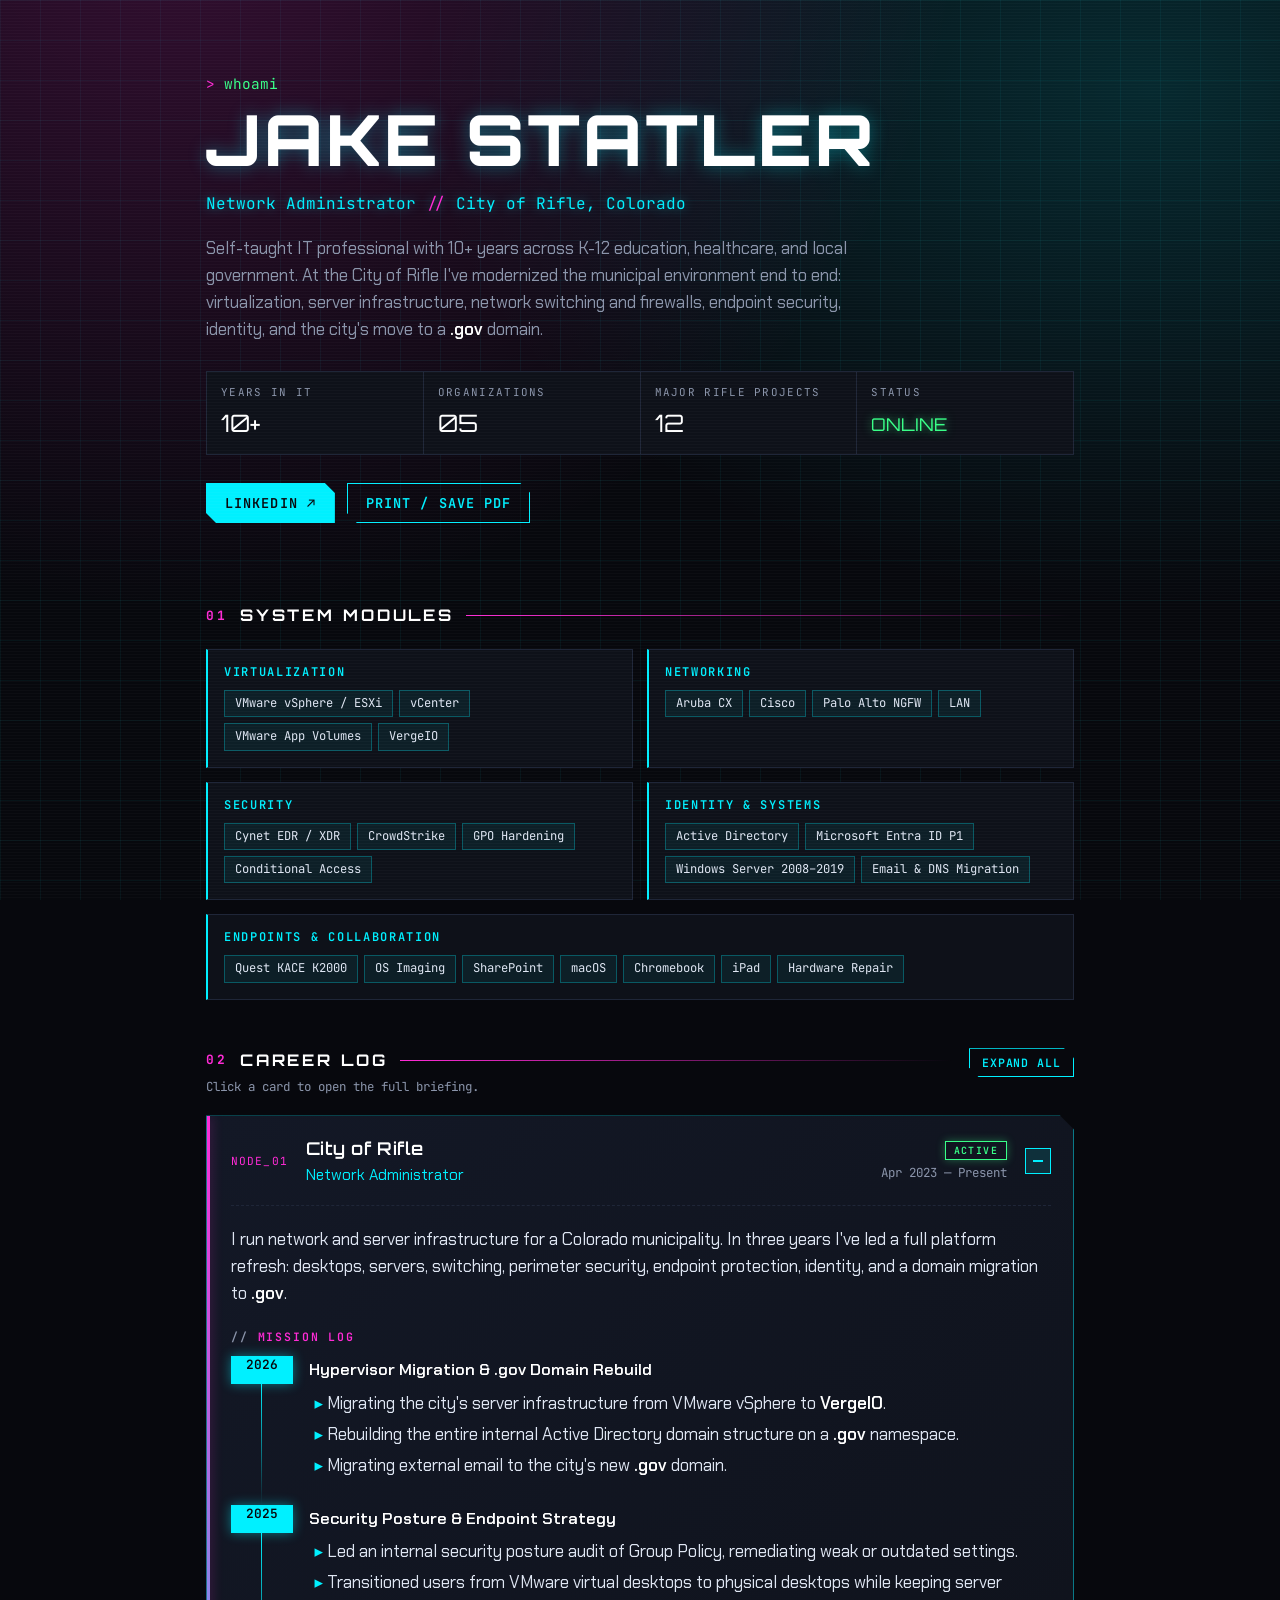
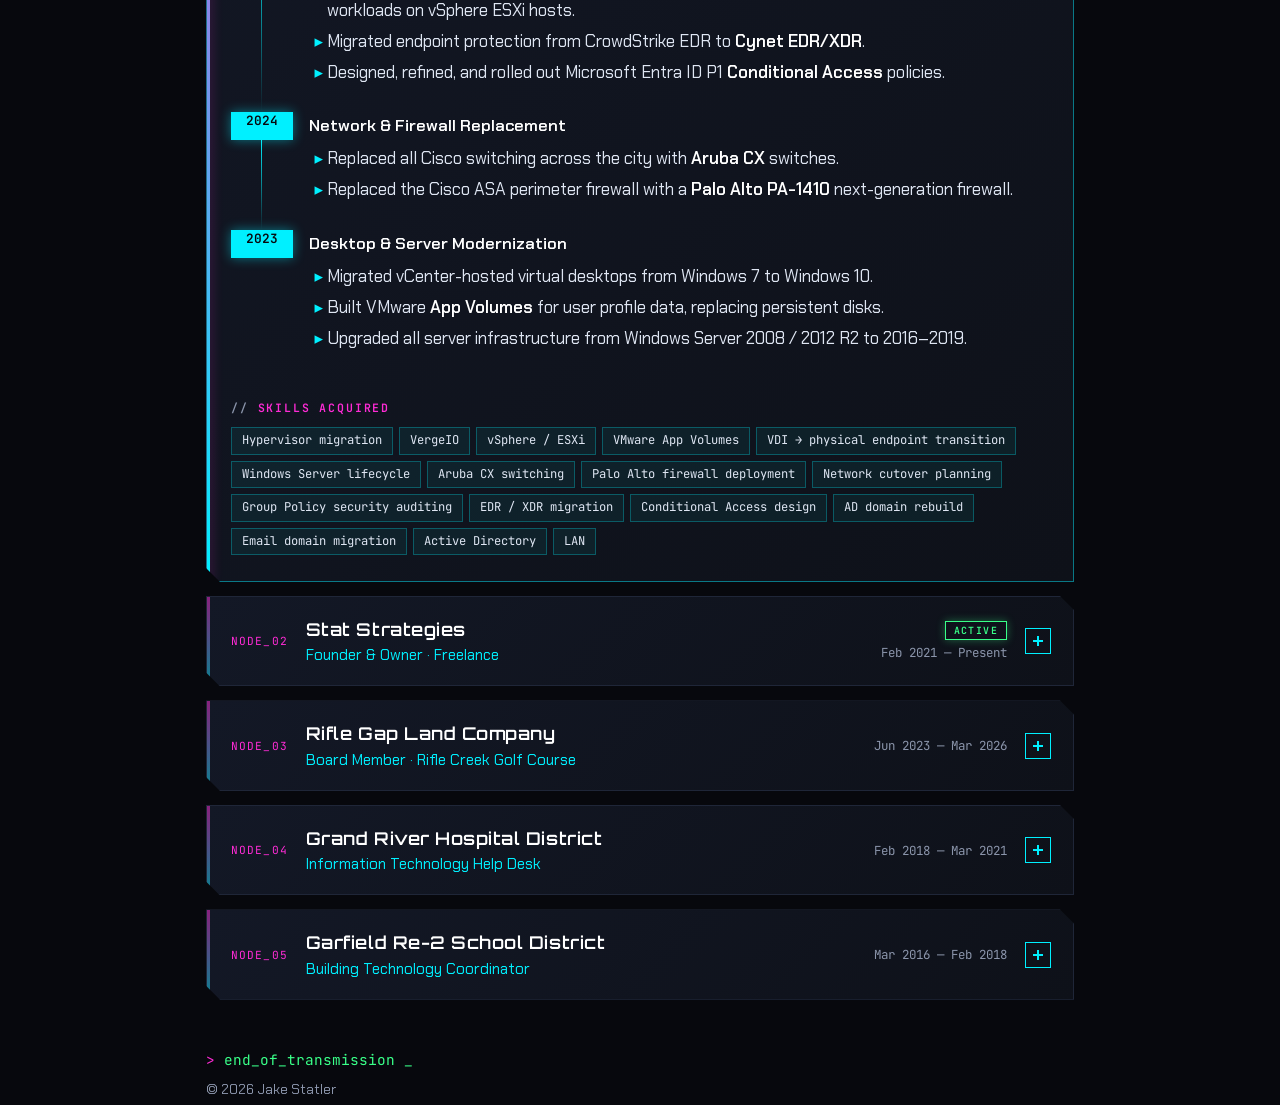
==== commit 9c71fc30: "Fill in Stat Strategies, Rifle Gap, Grand River, and Garfield Re-2 briefings Adds mission logs, key-" ====
--- a/index.html
+++ b/index.html
@@ -20,7 +20,7 @@
     <h1 class="glitch" data-text="JAKE STATLER">JAKE STATLER</h1>
     <p class="role">Network Administrator <span class="sep">//</span> City of Rifle, Colorado</p>
     <p class="summary">
-      IT professional with 10+ years across K-12 education, healthcare, and local government.
+      Self-taught IT professional with 10+ years across K-12 education, healthcare, and local government.
       At the City of Rifle I've modernized the municipal environment end to end: virtualization,
       server infrastructure, network switching and firewalls, endpoint security, identity, and the
       city's move to a <strong>.gov</strong> domain.
@@ -66,6 +66,12 @@
           <h3>Identity &amp; Systems</h3>
           <ul class="chips">
             <li>Active Directory</li><li>Microsoft Entra ID P1</li><li>Windows Server 2008–2019</li><li>Email &amp; DNS Migration</li>
+          </ul>
+        </div>
+        <div class="module">
+          <h3>Endpoints &amp; Collaboration</h3>
+          <ul class="chips">
+            <li>Quest KACE K2000</li><li>OS Imaging</li><li>SharePoint</li><li>macOS</li><li>Chromebook</li><li>iPad</li><li>Hardware Repair</li>
           </ul>
         </div>
       </div>
@@ -164,7 +170,7 @@
           <span class="card-id">NODE_02</span>
           <span class="card-main">
             <span class="card-org">Stat Strategies</span>
-            <span class="card-title">Business Owner · Freelance</span>
+            <span class="card-title">Founder &amp; Owner · Freelance</span>
           </span>
           <span class="card-meta">
             <span class="badge live">ACTIVE</span>
@@ -173,14 +179,26 @@
           <span class="chev" aria-hidden="true"></span>
         </summary>
         <div class="card-body">
-          <!-- TODO: describe clients and services -->
-          <p class="overview">
-            Independent IT practice based in Rifle, Colorado, providing freelance Active Directory
-            and local area network administration.
-          </p>
-          <h4>Skills Acquired</h4>
-          <ul class="chips">
-            <li>Active Directory</li><li>LAN</li><li>Client management</li><li>Small business operations</li>
+          <p class="overview">
+            A self-funded IT consultancy that helps small businesses in Rifle run their own technology
+            well: the right tools and software, managed properly, without outsourcing everything and
+            paying a markup for it.
+          </p>
+          <dl class="facts">
+            <div><dt>Founded</dt><dd>2021</dd></div>
+            <div><dt>Seed capital</dt><dd>$150K+</dd></div>
+            <div><dt>Market</dt><dd>Local SMB</dd></div>
+          </dl>
+          <h4>Mission Log</h4>
+          <ul class="bullets">
+            <li>Developed a data-driven daily fantasy sports strategy in 2021 that returned <strong>$150K+</strong> in its first year, then used it to self-fund the business.</li>
+            <li>Help local small businesses set up better IT management and day-to-day operations.</li>
+            <li>Give clients direct access to the tools and software they need, so they don't depend on outsourced providers who mark up every service.</li>
+          </ul>
+          <h4>Skills Acquired</h4>
+          <ul class="chips">
+            <li>Business ownership</li><li>Small business IT strategy</li><li>Software &amp; licensing selection</li>
+            <li>Client relationships</li><li>Data-driven modeling</li><li>Active Directory</li><li>LAN</li>
           </ul>
         </div>
       </details>
@@ -191,7 +209,7 @@
           <span class="card-id">NODE_03</span>
           <span class="card-main">
             <span class="card-org">Rifle Gap Land Company</span>
-            <span class="card-title">Board Member · Contract</span>
+            <span class="card-title">Board Member · Rifle Creek Golf Course</span>
           </span>
           <span class="card-meta">
             <span class="dates">Jun 2023 — Mar 2026</span>
@@ -200,17 +218,30 @@
         </summary>
         <div class="card-body">
           <p class="overview">
-            Served on the board during a public-private acquisition, with responsibilities in
-            negotiation and municipal facility management.
-          </p>
+            Board member of the nonprofit that operated the Rifle Creek Golf Course. I oversaw
+            operations, and I helped build the case that brought the course and its water rights
+            into city ownership.
+          </p>
+          <dl class="facts">
+            <div><dt>Acreage</dt><dd>340</dd></div>
+            <div><dt>Water rights</dt><dd>~$970K</dd></div>
+            <div><dt>Legacy debt</dt><dd>~$1.2M</dd></div>
+            <div><dt>Rounds / year</dt><dd>~26K</dd></div>
+          </dl>
           <h4>Mission Log</h4>
           <ul class="bullets">
-            <li>Participated in public-private acquisition negotiations and municipal facility management.</li>
+            <li>Oversaw golf course operations, including staffing, budget, and long-term strategic planning.</li>
+            <li>Worked within the limits of a ~$1.2M note from the early-2000s clubhouse construction, which had stalled long-term planning.</li>
+            <li>Coordinated with city officials to set up meetings and build the case for a city purchase.</li>
+            <li>Showed the value of the property: 340 acres outside city limits with <strong>senior water rights</strong> worth ~$970K. That made acquiring it a clear win for the city.</li>
+            <li>Showed that the course's ~26K rounds a year, together with a new irrigation system, could comfortably cover the note.</li>
             <li>Helped oversee the transition of the Rifle Creek Golf Course to city ownership.</li>
           </ul>
           <h4>Skills Acquired</h4>
           <ul class="chips">
-            <li>Board governance</li><li>Acquisition negotiation</li><li>Public-private partnerships</li><li>Facility management</li>
+            <li>Nonprofit board governance</li><li>Budgeting &amp; debt strategy</li><li>Staffing</li>
+            <li>Strategic planning</li><li>Intergovernmental coordination</li><li>Acquisition case-building</li>
+            <li>Water rights valuation</li><li>Facility operations</li>
           </ul>
         </div>
       </details>
@@ -229,13 +260,21 @@
           <span class="chev" aria-hidden="true"></span>
         </summary>
         <div class="card-body">
-          <!-- TODO: responsibilities, users supported, notable projects -->
-          <p class="overview">
-            Full-time IT help desk support for a hospital district in Rifle, Colorado.
-          </p>
-          <h4>Skills Acquired</h4>
-          <ul class="chips">
-            <li>Active Directory</li><li>LAN</li><li>Healthcare IT support</li><li>End-user support</li>
+          <p class="overview">
+            Front-line IT support for a hospital district, plus ownership of user onboarding,
+            device imaging, and the staff intranet.
+          </p>
+          <h4>Mission Log</h4>
+          <ul class="bullets">
+            <li>Helped roll out the <strong>Quest KACE K2000</strong> imaging solution, and built and configured the imaging station.</li>
+            <li>Managed the organization's <strong>SharePoint</strong> intranet.</li>
+            <li>Owned new-user provisioning and account management in Active Directory.</li>
+            <li>Provided day-to-day help desk support for clinical and administrative staff.</li>
+          </ul>
+          <h4>Skills Acquired</h4>
+          <ul class="chips">
+            <li>Quest KACE K2000</li><li>OS imaging &amp; deployment</li><li>SharePoint administration</li>
+            <li>User provisioning</li><li>Active Directory</li><li>LAN</li><li>Healthcare IT support</li>
           </ul>
         </div>
       </details>
@@ -254,27 +293,29 @@
           <span class="chev" aria-hidden="true"></span>
         </summary>
         <div class="card-body">
-          <!-- TODO: buildings covered, devices, responsibilities -->
-          <p class="overview">
-            Full-time building technology coordinator for a K-12 school district in Garfield County, Colorado.
-          </p>
-          <h4>Skills Acquired</h4>
-          <ul class="chips">
-            <li>Active Directory</li><li>LAN</li><li>K-12 technology support</li>
+          <p class="overview">
+            On-site technology support for five schools. I handled the hardware and escalation work
+            that couldn't be resolved remotely by the help desk.
+          </p>
+          <dl class="facts">
+            <div><dt>Schools</dt><dd>5</dd></div>
+            <div><dt>Platforms</dt><dd>3</dd></div>
+          </dl>
+          <h4>Mission Log</h4>
+          <ul class="bullets">
+            <li>Served as the escalation point for any issue the help desk couldn't resolve, across five school buildings.</li>
+            <li>Repaired Chromebooks, including keyboard, screen, and trackpad replacements.</li>
+            <li>Replaced iPad screens and repaired student and staff devices.</li>
+            <li>Repaired and re-imaged Macs.</li>
+          </ul>
+          <h4>Skills Acquired</h4>
+          <ul class="chips">
+            <li>Hardware repair</li><li>Chromebook</li><li>iPad</li><li>macOS imaging</li>
+            <li>Multi-site field support</li><li>Escalation handling</li><li>Active Directory</li><li>LAN</li>
           </ul>
         </div>
       </details>
     </section>
-
-    <!-- TODO: uncomment and fill in
-    <section>
-      <h2><span class="idx">03</span> Credentials</h2>
-      <ul class="bullets">
-        <li><strong>Degree</strong> — School, Year</li>
-        <li><strong>Certification</strong> — Issuer, Year</li>
-      </ul>
-    </section>
-    -->
   </main>
 
   <footer class="wrap">
--- a/style.css
+++ b/style.css
@@ -308,3 +308,18 @@
   .card::details-content { block-size: auto; }
   .chips li { background: none; border-color: #bbb; }
 }
+
+.module:last-child:nth-child(odd) { grid-column: 1 / -1; }
+
+.facts {
+  display: grid;
+  grid-template-columns: repeat(auto-fit, minmax(120px, 1fr));
+  gap: 1px;
+  margin: 16px 0 0;
+  background: var(--line);
+  border: 1px solid var(--line);
+}
+.facts div { background: rgba(7, 8, 13, 0.6); padding: 10px 12px; }
+.facts dt { font: 0.64rem var(--mono); letter-spacing: 0.12em; text-transform: uppercase; color: var(--muted); }
+.facts dd { margin: 2px 0 0; font-family: var(--display); font-size: 1.2rem; color: var(--yellow); text-shadow: 0 0 10px rgba(245, 233, 59, 0.35); }
+@media print { .facts dd { color: #000; text-shadow: none; } .facts div { background: #fff; } }
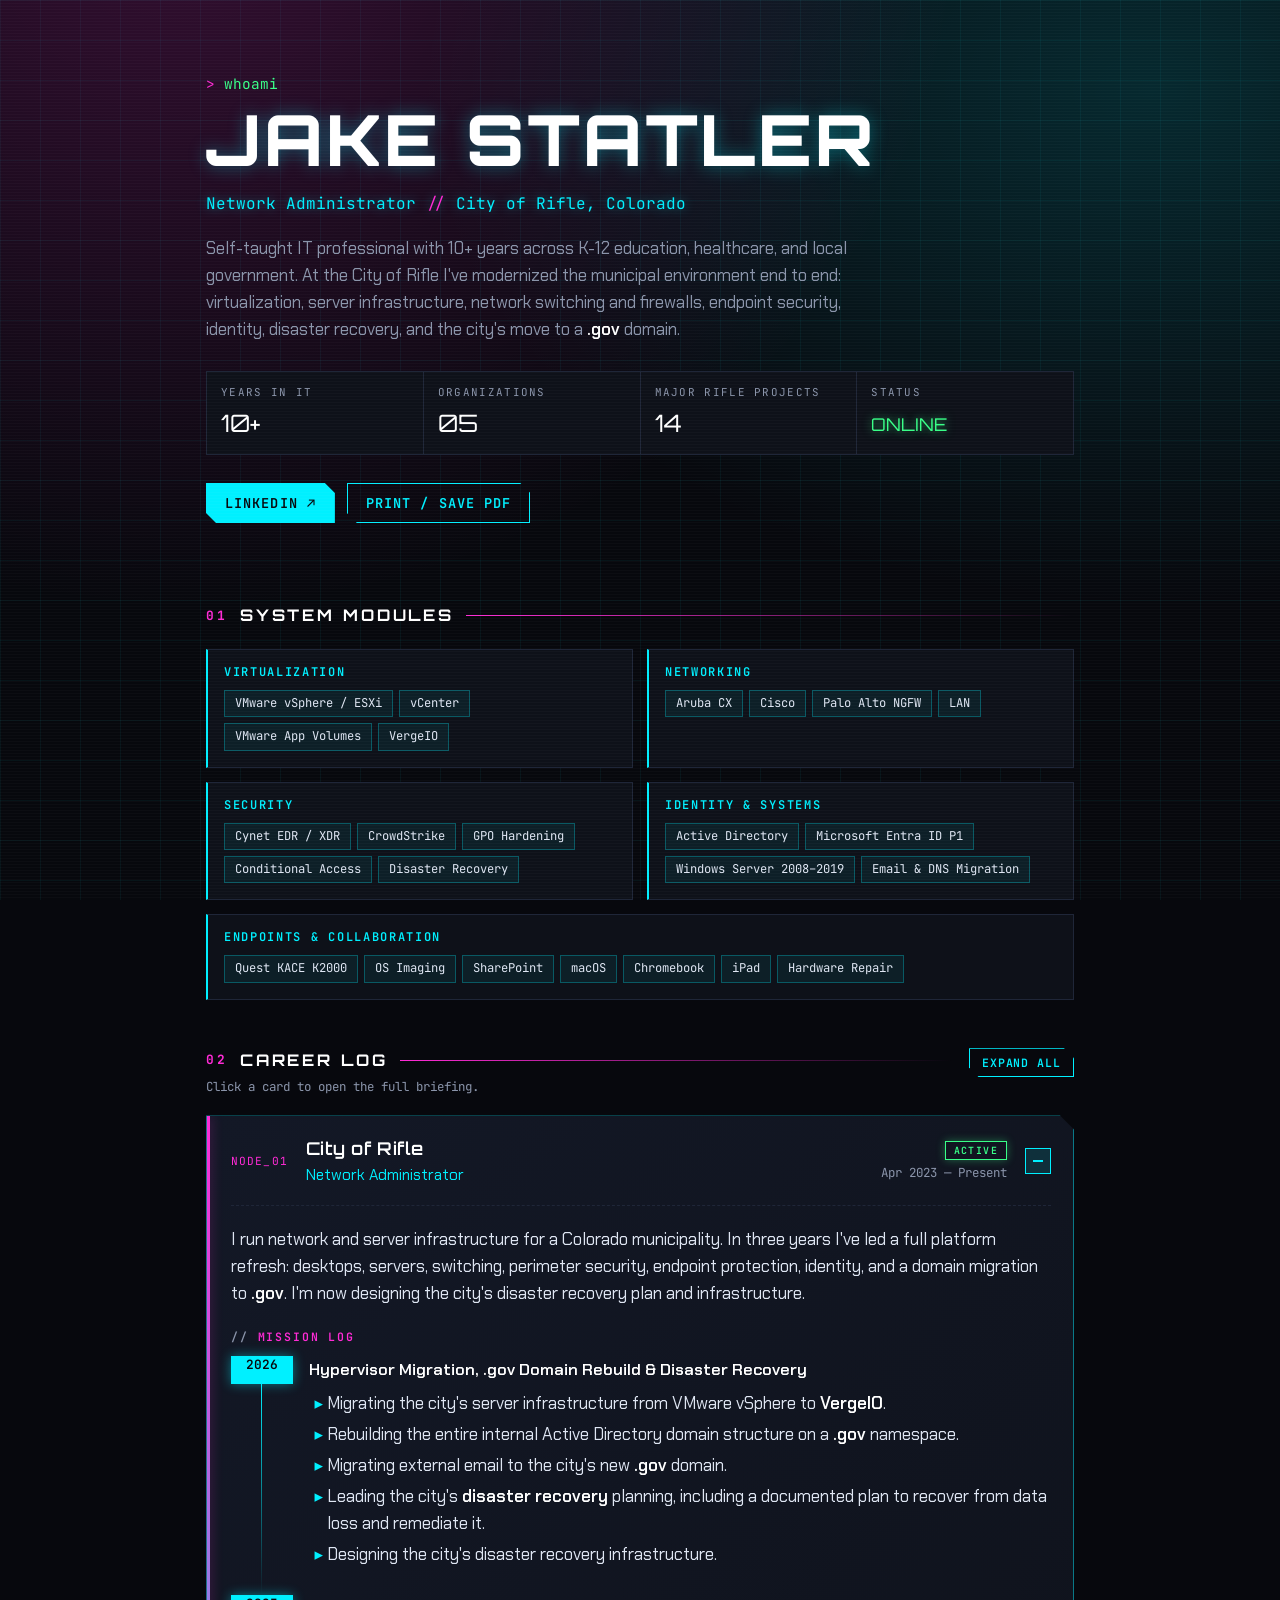
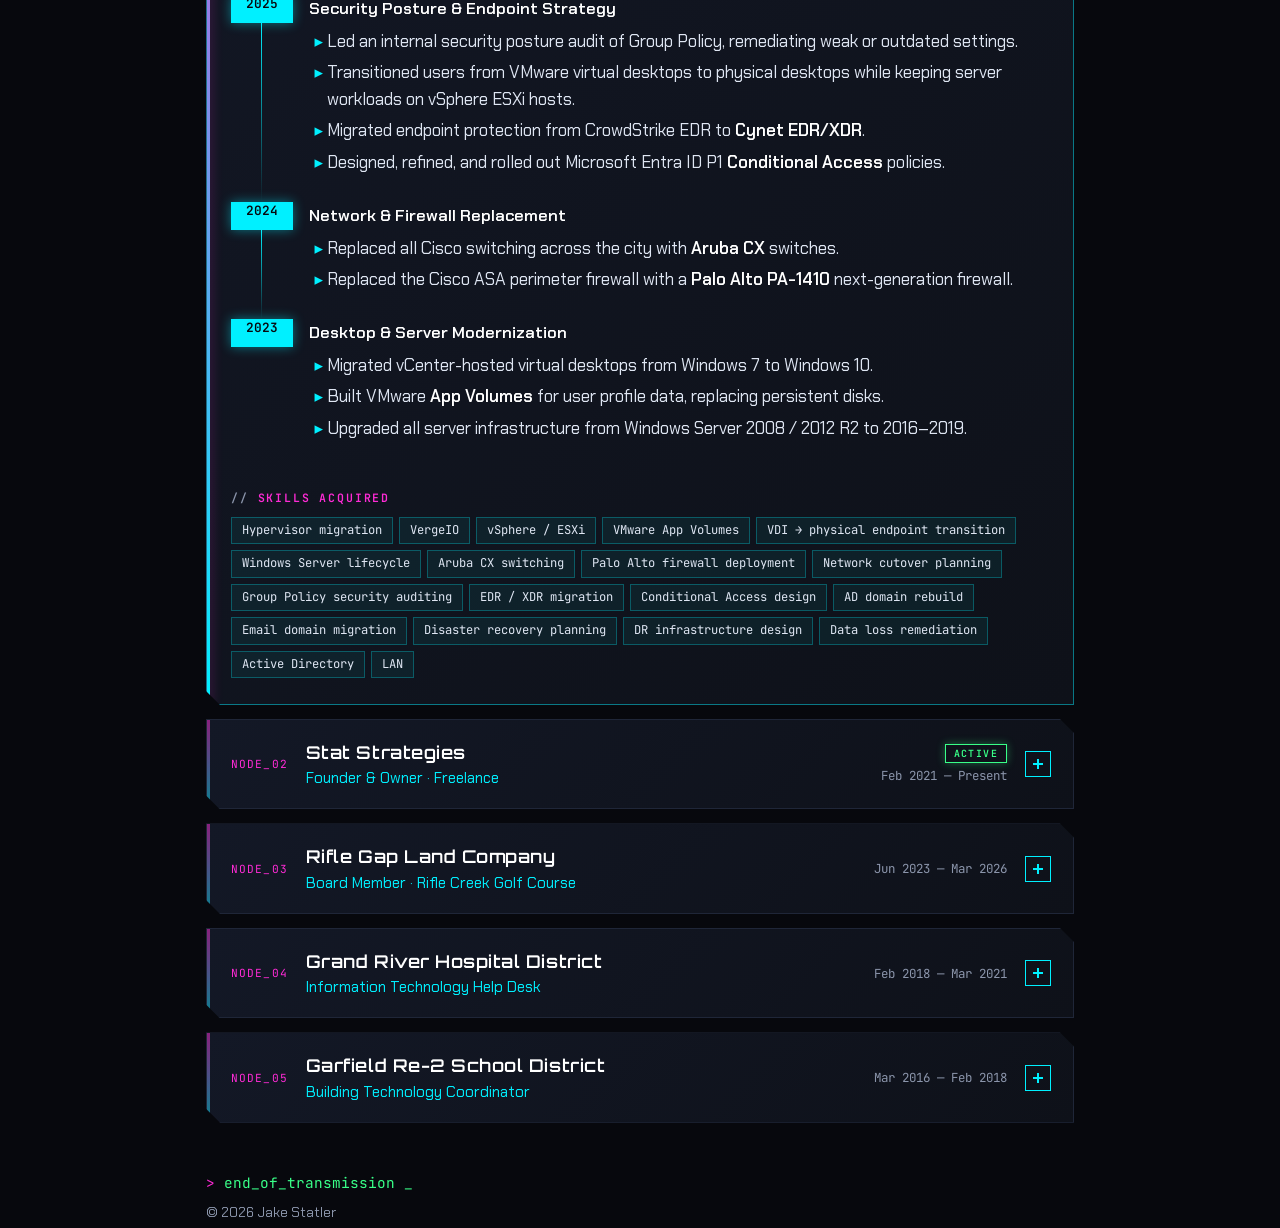
==== commit 6eff770a: "Add 2026 disaster recovery planning and DR infrastructure work Co-Authored-By: Claude Opus 5.5 <nore" ====
--- a/index.html
+++ b/index.html
@@ -22,14 +22,14 @@
     <p class="summary">
       Self-taught IT professional with 10+ years across K-12 education, healthcare, and local government.
       At the City of Rifle I've modernized the municipal environment end to end: virtualization,
-      server infrastructure, network switching and firewalls, endpoint security, identity, and the
+      server infrastructure, network switching and firewalls, endpoint security, identity, disaster recovery, and the
       city's move to a <strong>.gov</strong> domain.
     </p>
 
     <dl class="stats">
       <div><dt>Years in IT</dt><dd>10+</dd></div>
       <div><dt>Organizations</dt><dd>05</dd></div>
-      <div><dt>Major Rifle projects</dt><dd>12</dd></div>
+      <div><dt>Major Rifle projects</dt><dd>14</dd></div>
       <div><dt>Status</dt><dd class="online">ONLINE</dd></div>
     </dl>
 
@@ -59,7 +59,7 @@
         <div class="module">
           <h3>Security</h3>
           <ul class="chips">
-            <li>Cynet EDR / XDR</li><li>CrowdStrike</li><li>GPO Hardening</li><li>Conditional Access</li>
+            <li>Cynet EDR / XDR</li><li>CrowdStrike</li><li>GPO Hardening</li><li>Conditional Access</li><li>Disaster Recovery</li>
           </ul>
         </div>
         <div class="module">
@@ -102,7 +102,8 @@
           <p class="overview">
             I run network and server infrastructure for a Colorado municipality. In three years I've
             led a full platform refresh: desktops, servers, switching, perimeter security, endpoint
-            protection, identity, and a domain migration to <strong>.gov</strong>.
+            protection, identity, and a domain migration to <strong>.gov</strong>. I'm now designing the city's
+            disaster recovery plan and infrastructure.
           </p>
 
           <h4>Mission Log</h4>
@@ -110,11 +111,13 @@
             <li>
               <span class="year">2026</span>
               <div>
-                <h5>Hypervisor Migration &amp; .gov Domain Rebuild</h5>
+                <h5>Hypervisor Migration, .gov Domain Rebuild &amp; Disaster Recovery</h5>
                 <ul>
                   <li>Migrating the city's server infrastructure from VMware vSphere to <strong>VergeIO</strong>.</li>
                   <li>Rebuilding the entire internal Active Directory domain structure on a <strong>.gov</strong> namespace.</li>
                   <li>Migrating external email to the city's new <strong>.gov</strong> domain.</li>
+                  <li>Leading the city's <strong>disaster recovery</strong> planning, including a documented plan to recover from data loss and remediate it.</li>
+                  <li>Designing the city's disaster recovery infrastructure.</li>
                 </ul>
               </div>
             </li>
@@ -159,7 +162,7 @@
             <li>VDI → physical endpoint transition</li><li>Windows Server lifecycle</li>
             <li>Aruba CX switching</li><li>Palo Alto firewall deployment</li><li>Network cutover planning</li>
             <li>Group Policy security auditing</li><li>EDR / XDR migration</li><li>Conditional Access design</li>
-            <li>AD domain rebuild</li><li>Email domain migration</li><li>Active Directory</li><li>LAN</li>
+            <li>AD domain rebuild</li><li>Email domain migration</li><li>Disaster recovery planning</li><li>DR infrastructure design</li><li>Data loss remediation</li><li>Active Directory</li><li>LAN</li>
           </ul>
         </div>
       </details>
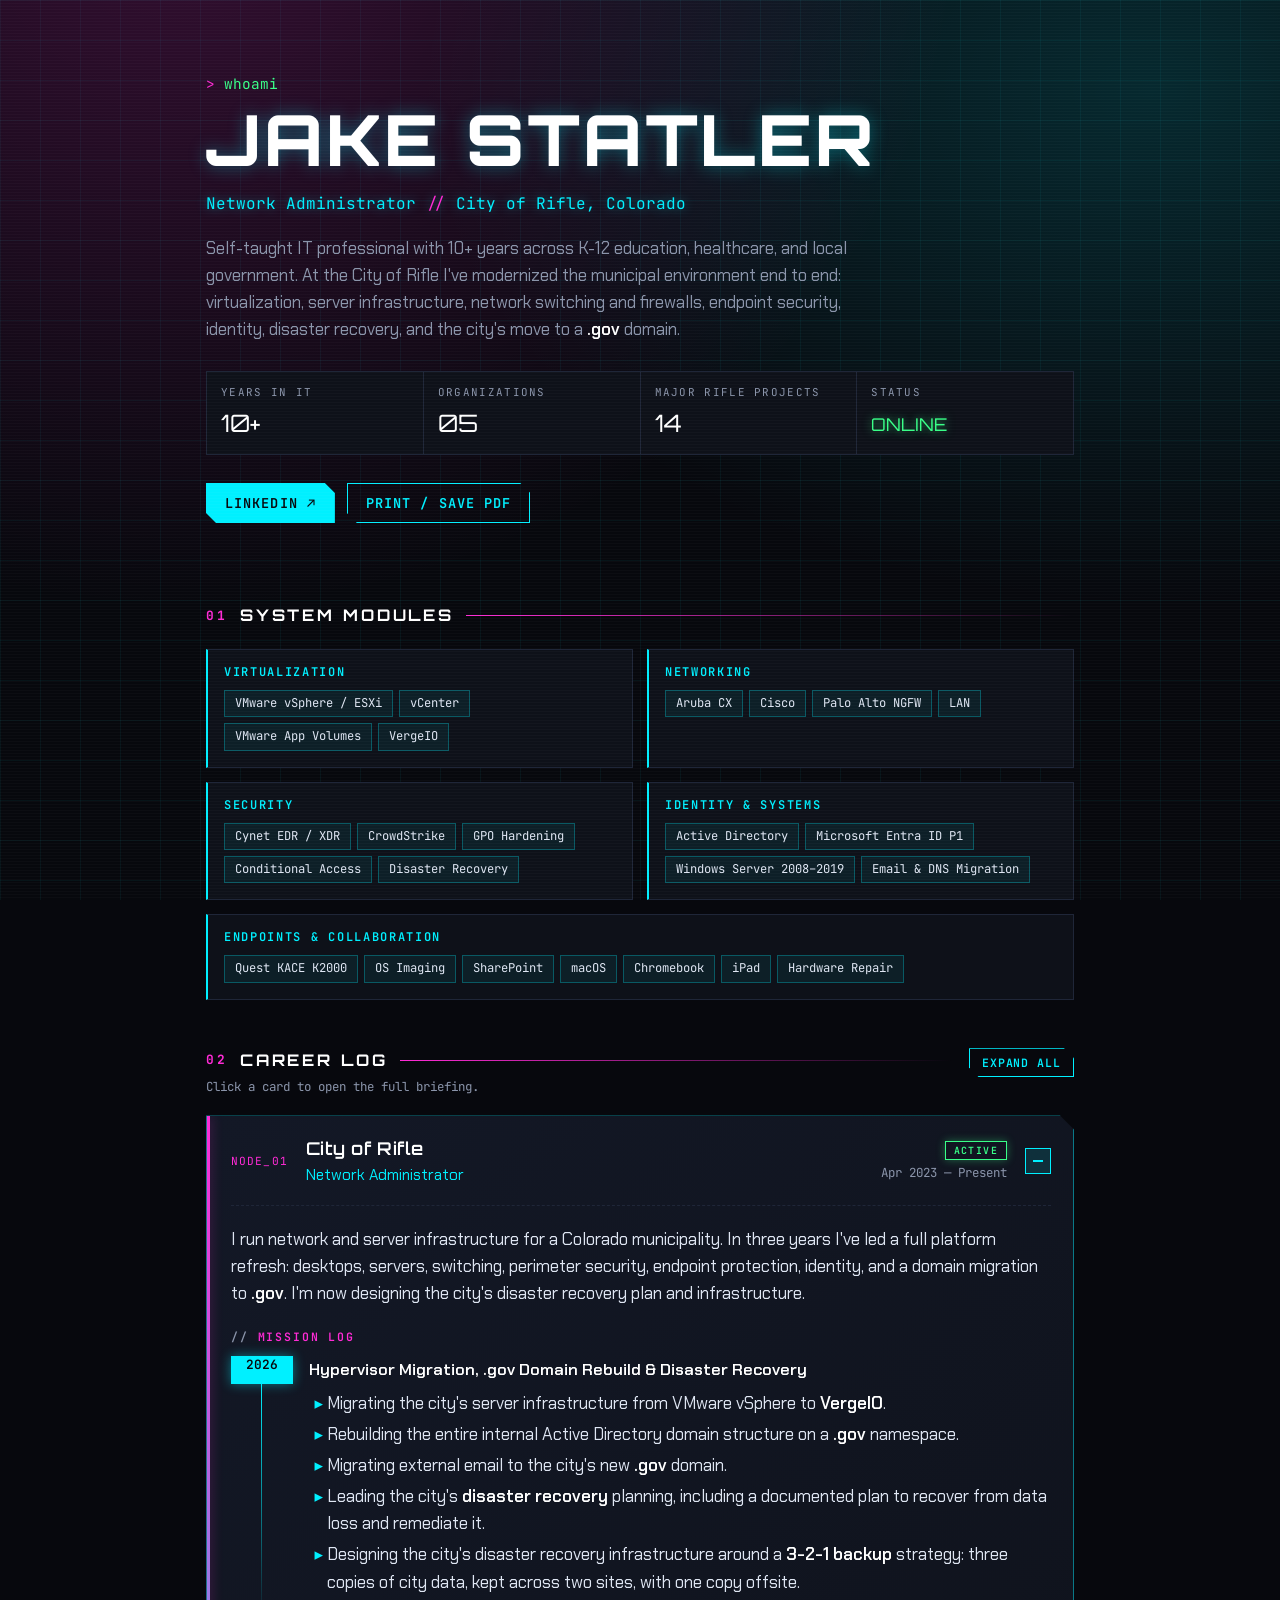
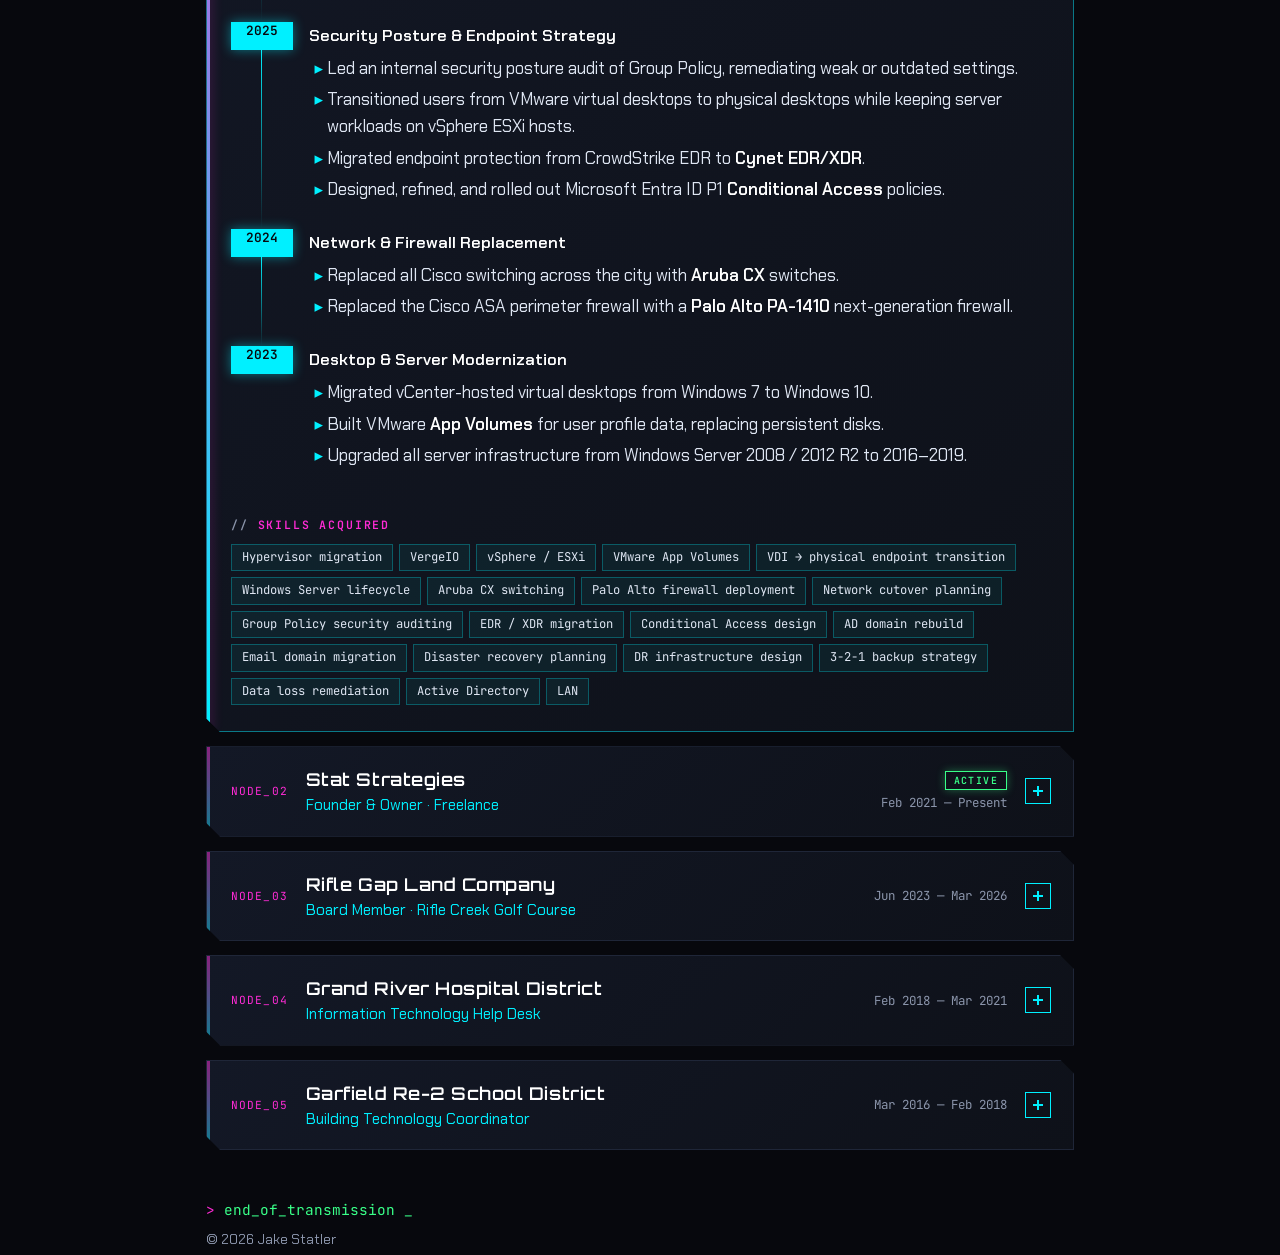
==== commit e9860008: "Describe 3-2-1 backup strategy in DR work Co-Authored-By: Claude Opus 5.5 <noreply@anthropic.com> Cl" ====
--- a/index.html
+++ b/index.html
@@ -117,7 +117,7 @@
                   <li>Rebuilding the entire internal Active Directory domain structure on a <strong>.gov</strong> namespace.</li>
                   <li>Migrating external email to the city's new <strong>.gov</strong> domain.</li>
                   <li>Leading the city's <strong>disaster recovery</strong> planning, including a documented plan to recover from data loss and remediate it.</li>
-                  <li>Designing the city's disaster recovery infrastructure.</li>
+                  <li>Designing the city's disaster recovery infrastructure around a <strong>3-2-1 backup</strong> strategy: three copies of city data, kept across two sites, with one copy offsite.</li>
                 </ul>
               </div>
             </li>
@@ -162,7 +162,7 @@
             <li>VDI → physical endpoint transition</li><li>Windows Server lifecycle</li>
             <li>Aruba CX switching</li><li>Palo Alto firewall deployment</li><li>Network cutover planning</li>
             <li>Group Policy security auditing</li><li>EDR / XDR migration</li><li>Conditional Access design</li>
-            <li>AD domain rebuild</li><li>Email domain migration</li><li>Disaster recovery planning</li><li>DR infrastructure design</li><li>Data loss remediation</li><li>Active Directory</li><li>LAN</li>
+            <li>AD domain rebuild</li><li>Email domain migration</li><li>Disaster recovery planning</li><li>DR infrastructure design</li><li>3-2-1 backup strategy</li><li>Data loss remediation</li><li>Active Directory</li><li>LAN</li>
           </ul>
         </div>
       </details>
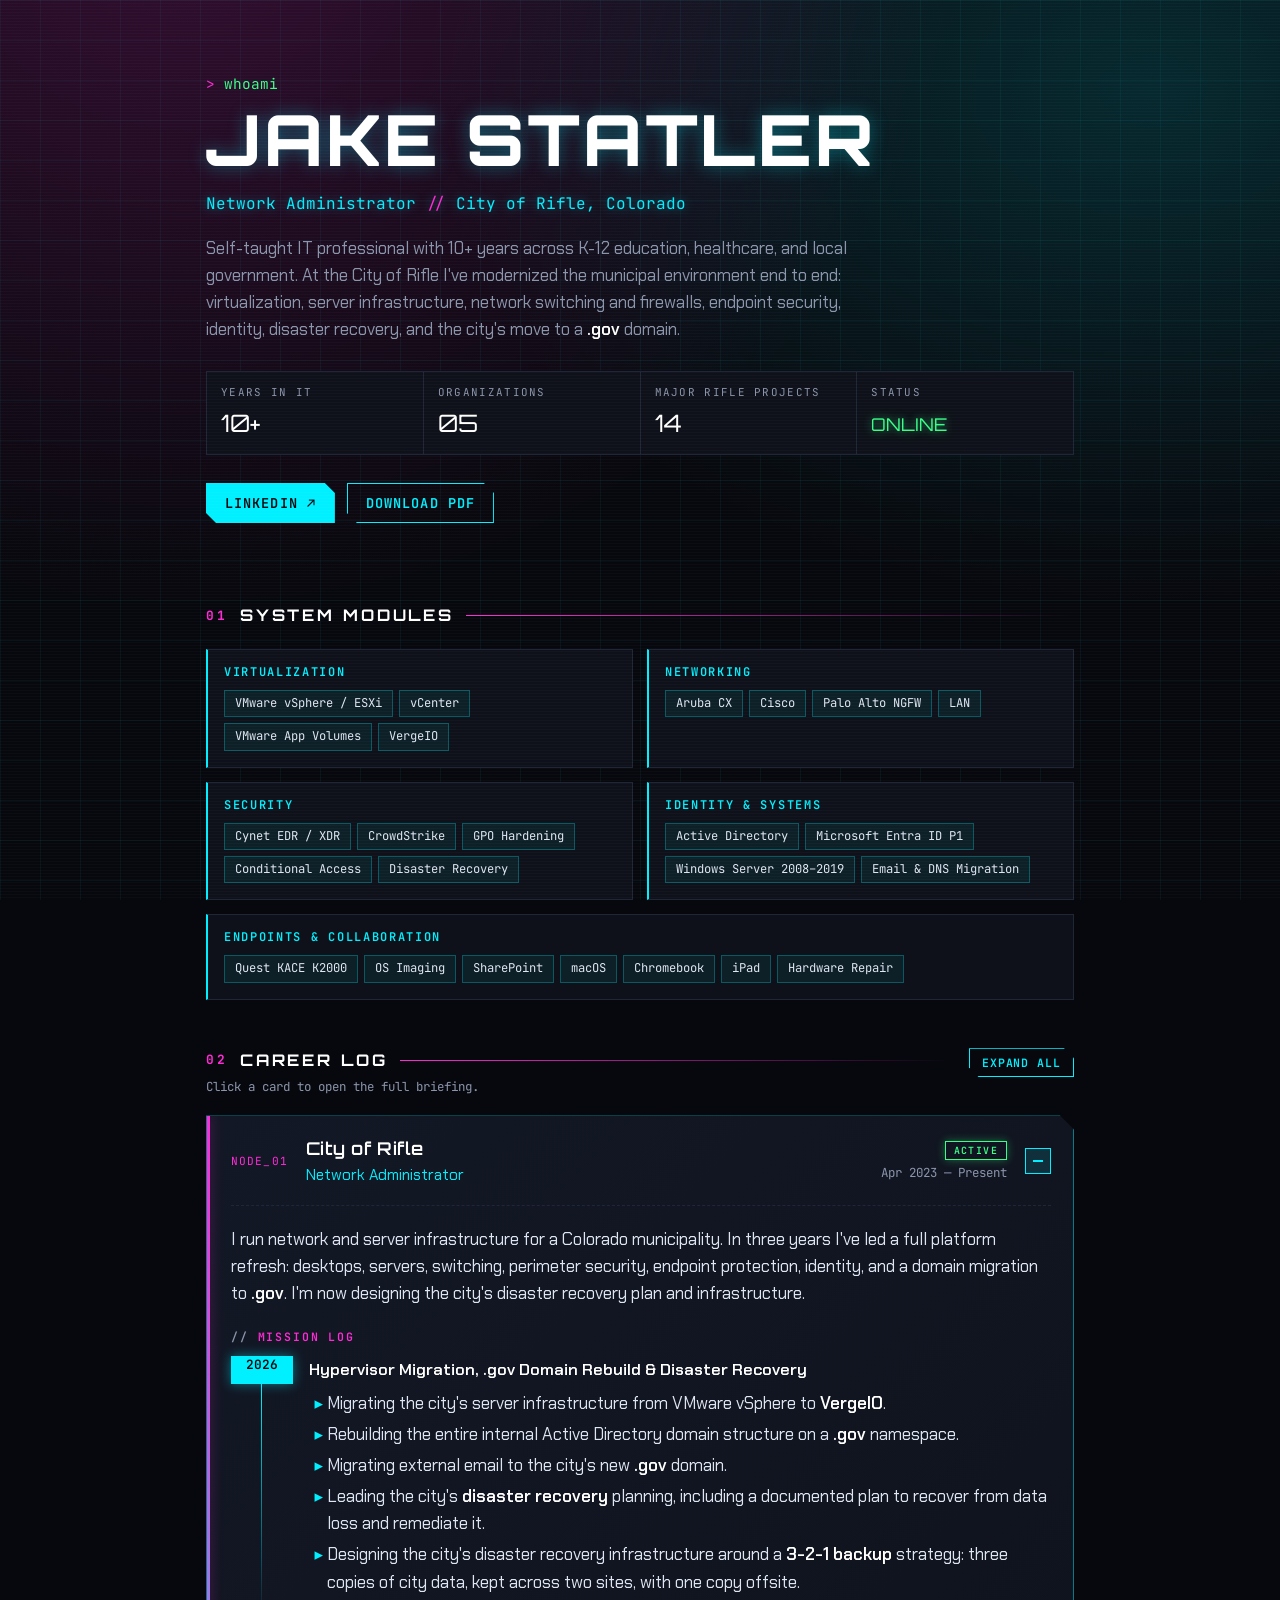
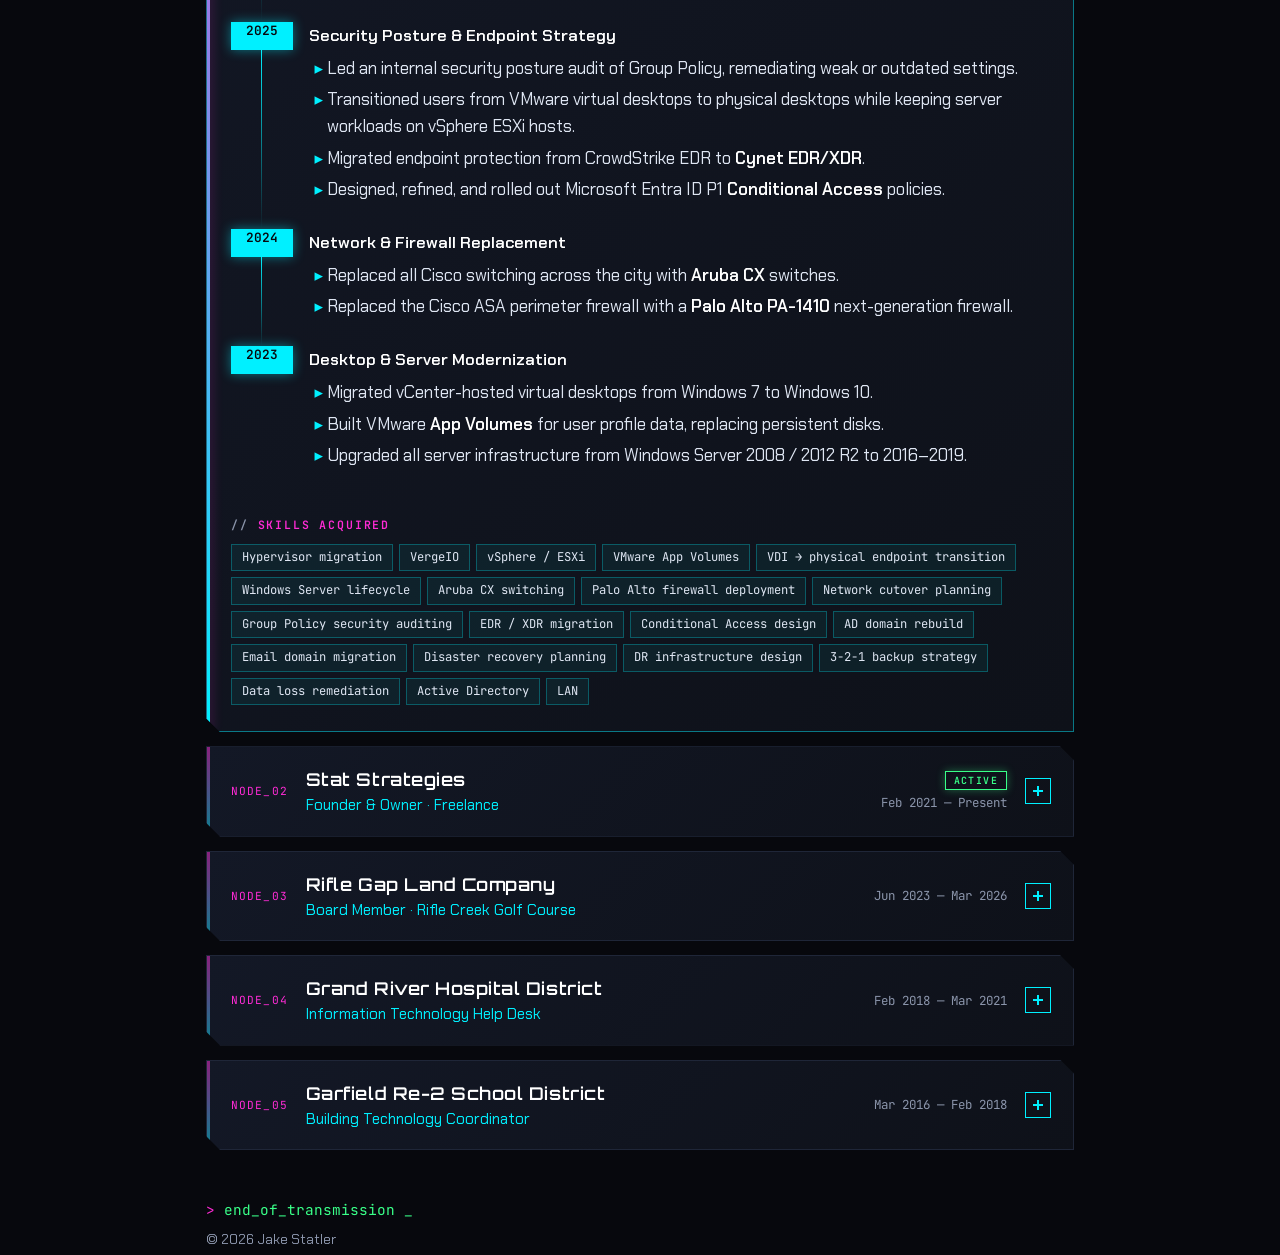
==== commit db65fcdc: "Add 2-page PDF resume (light and dark) with build script resume-print.html is a compact print layout" ====
--- a/index.html
+++ b/index.html
@@ -36,7 +36,7 @@
     <nav class="actions">
       <a class="btn" href="https://www.linkedin.com/in/jake-statler-89aa1a1b6/" target="_blank" rel="noopener">LinkedIn ↗</a>
       <!-- TODO: add email if you want it public, e.g. <a class="btn" href="mailto:you@example.com">Email</a> -->
-      <button class="btn ghost" type="button" onclick="window.print()">Print / Save PDF</button>
+      <a class="btn ghost" href="Jake-Statler-Resume.pdf" download>Download PDF</a>
     </nav>
   </header>
 
